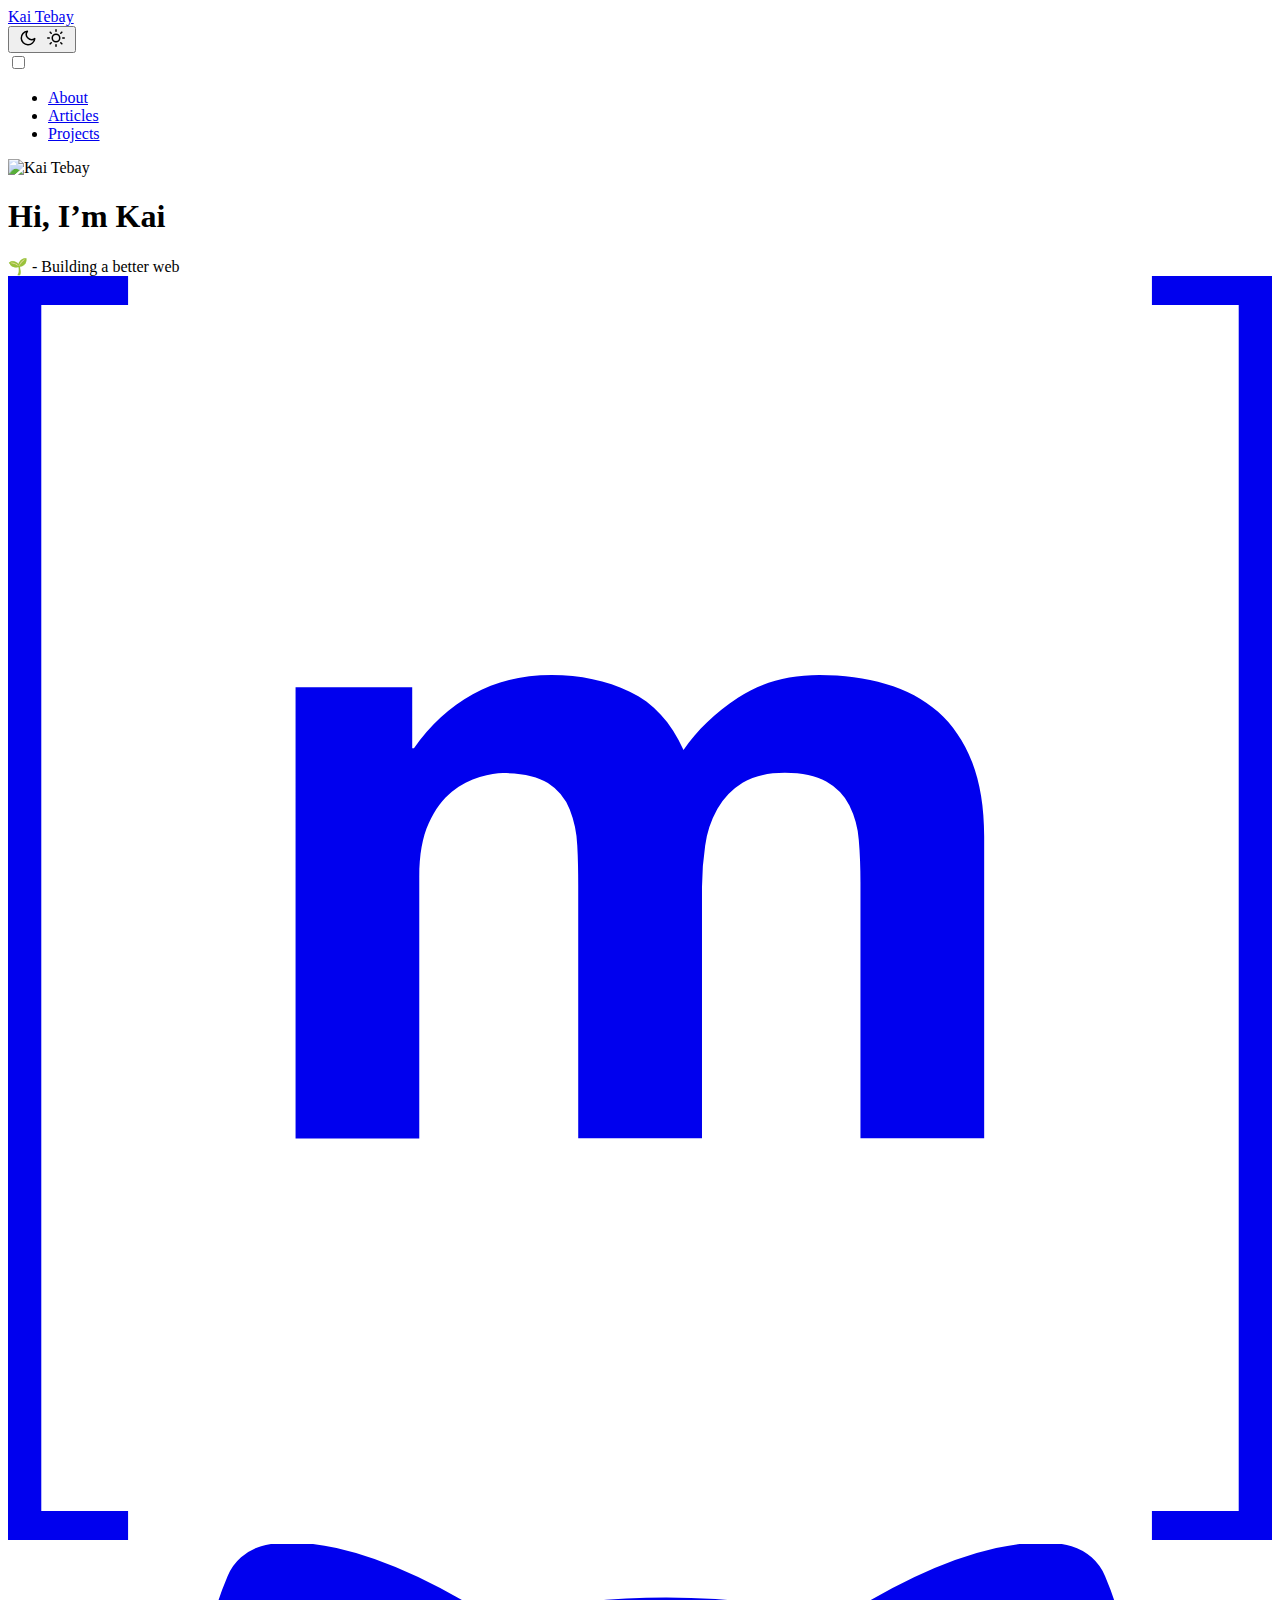
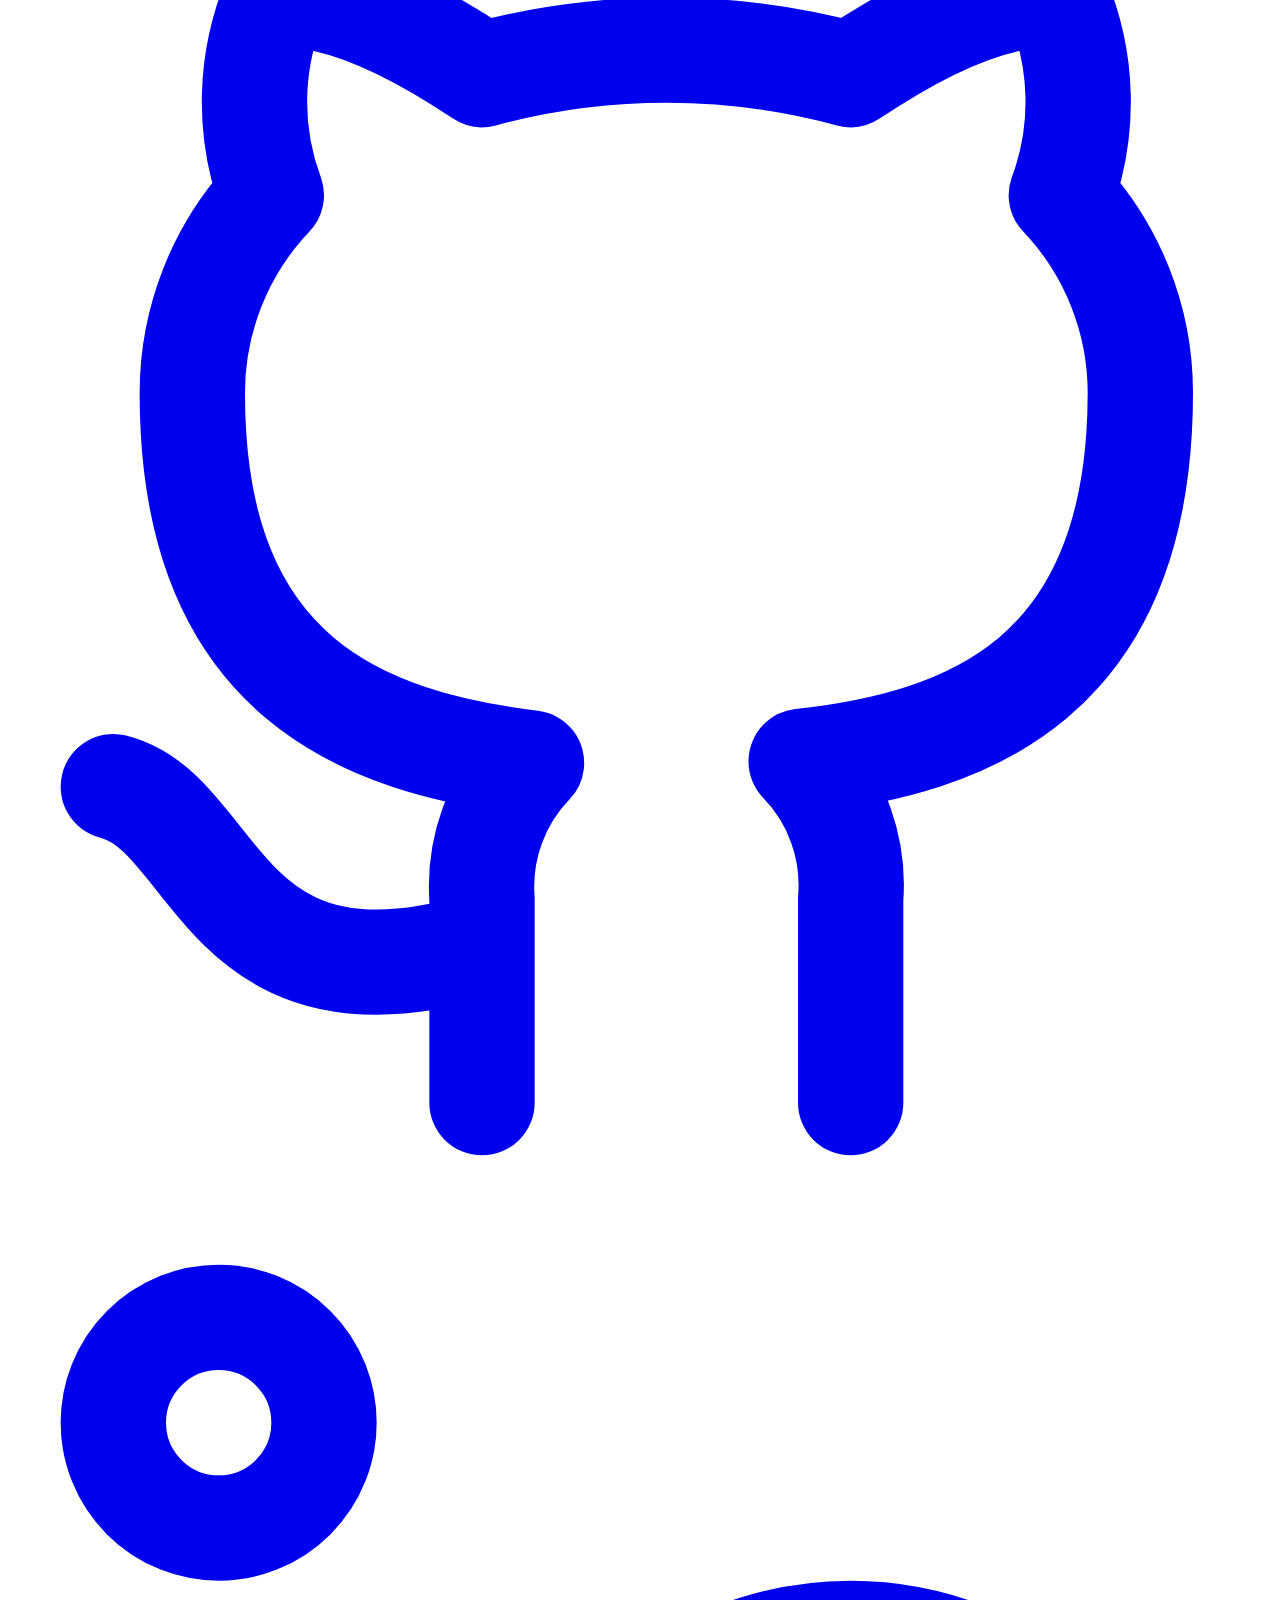
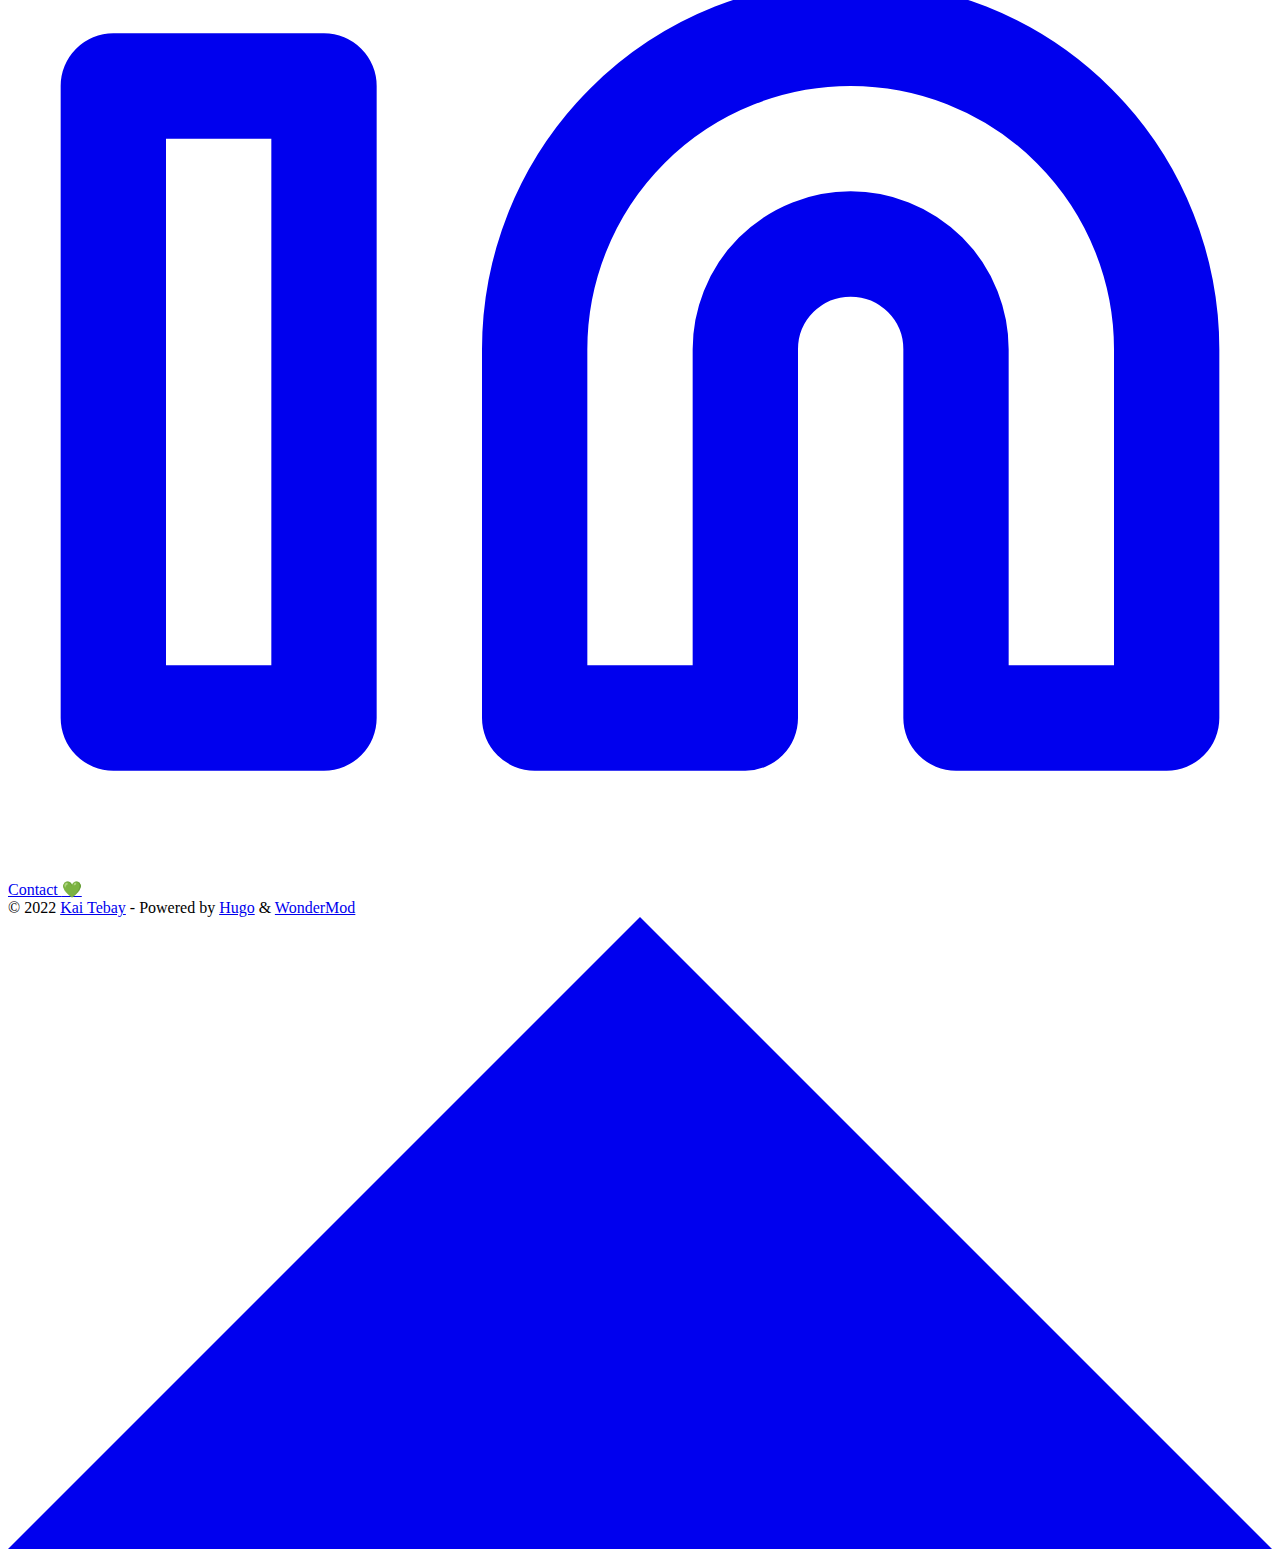
==== docs/index.html @ 66fc39cf "Tweaks and projects.md" ====
<!DOCTYPE html>
<html lang="en" dir="auto">

<head>
	<meta name="generator" content="Hugo 0.93.3" /><meta charset="utf-8">
<meta http-equiv="X-UA-Compatible" content="IE=edge">
<meta name="viewport" content="width=device-width, initial-scale=1, shrink-to-fit=no">
<meta name="robots" content="index, follow">
<title>Kai Tebay</title>
<meta name="keywords" content="Blog, Portfolio">
<meta name="description" content="A website where you can find my ideas, projects, contact details, and digital presence.">
<meta name="author" content="">
<link rel="canonical" href="https://kaitebay.github.io/">
<link crossorigin="anonymous" href="/assets/css/stylesheet.6433a5432124cf68405036459a15253307656fb247aff09e6ca939fad25c44b3.css" integrity="sha256-ZDOlQyEkz2hAUDZFmhUlMwdlb7JHr/CebKk5&#43;tJcRLM=" rel="preload stylesheet" as="style">
<noscript>
    <link crossorigin="anonymous" href="/css/includes/noscript.30127fa68e36d08f5dd7f9d4e717dac42e729b844672afd0fbcacb0d9e508595.css" integrity="sha256-MBJ/po420I9d1/nU5xfaxC5ym4RGcq/Q&#43;8rLDZ5QhZU=" rel="preload stylesheet" as="style">
</noscript>
<link rel="icon" href="https://kaitebay.github.io/favicon.ico">
<link rel="icon" type="image/png" sizes="16x16" href="https://kaitebay.github.io/favicon-16x16.png">
<link rel="icon" type="image/png" sizes="32x32" href="https://kaitebay.github.io/favicon-32x32.png">
<link rel="apple-touch-icon" href="https://kaitebay.github.io/apple-touch-icon.png">
<link rel="mask-icon" href="https://kaitebay.github.io/safari-pinned-tab.svg">
<meta name="theme-color" content="#2e2e33">
<meta name="msapplication-TileColor" content="#2e2e33">
<link rel="alternate" type="application/rss+xml" href="https://kaitebay.github.io/index.xml">
<meta property="og:title" content="Kai Tebay" />
<meta property="og:description" content="A website where you can find my ideas, projects, contact details, and digital presence." />
<meta property="og:type" content="website" />
<meta property="og:url" content="https://kaitebay.github.io/" /><meta property="og:site_name" content="Kai Tebay" />

<meta name="twitter:card" content="summary"/>
<meta name="twitter:title" content="Kai Tebay"/>
<meta name="twitter:description" content="A website where you can find my ideas, projects, contact details, and digital presence."/>

<script type="application/ld+json">
{
  "@context": "https://schema.org",
  "@type": "Organization",
  "name": "Kai Tebay",
  "url": "https://kaitebay.github.io/",
  "description": "A website where you can find my ideas, projects, contact details, and digital presence.",
  "thumbnailUrl": "https://kaitebay.github.io/favicon.ico",
  "sameAs": [
      "https://matrix.to/#/@kai_tebay:matrix.org", "https://github.com/KaiTebay", "https://www.linkedin.com/in/kai-tebay-175240237"
  ]
}
</script>
</head>

<body class="list" id="top">
<script crossorigin="anonymous" src="/assets/js/theme.b20f95bb4da41ef90a2610a557a7000b2649a3f47282ec571676da6fc0427200.js" integrity="sha256-sg&#43;Vu02kHvkKJhClV6cACyZJo/RyguxXFnbab8BCcgA="></script>

<header class="header">
    <nav class="nav">
        <div class="logo">
            <a href="https://kaitebay.github.io/" accesskey="h" title="Kai Tebay (Alt + H)">Kai Tebay</a>
            <div class="logo-switches">
                <button id="theme-toggle" accesskey="t" title="(Alt + T)">
                    <svg id="moon" xmlns="http://www.w3.org/2000/svg" width="24" height="18" viewBox="0 0 24 24"
                        fill="none" stroke="currentColor" stroke-width="2" stroke-linecap="round"
                        stroke-linejoin="round">
                        <path d="M21 12.79A9 9 0 1 1 11.21 3 7 7 0 0 0 21 12.79z"></path>
                    </svg>
                    <svg id="sun" xmlns="http://www.w3.org/2000/svg" width="24" height="18" viewBox="0 0 24 24"
                        fill="none" stroke="currentColor" stroke-width="2" stroke-linecap="round"
                        stroke-linejoin="round">
                        <circle cx="12" cy="12" r="5"></circle>
                        <line x1="12" y1="1" x2="12" y2="3"></line>
                        <line x1="12" y1="21" x2="12" y2="23"></line>
                        <line x1="4.22" y1="4.22" x2="5.64" y2="5.64"></line>
                        <line x1="18.36" y1="18.36" x2="19.78" y2="19.78"></line>
                        <line x1="1" y1="12" x2="3" y2="12"></line>
                        <line x1="21" y1="12" x2="23" y2="12"></line>
                        <line x1="4.22" y1="19.78" x2="5.64" y2="18.36"></line>
                        <line x1="18.36" y1="5.64" x2="19.78" y2="4.22"></line>
                    </svg>
                </button>
            </div>
        </div>
        <input id="hamburger-input" type="checkbox"></input>
        <label id="hamburger-menu" for="hamburger-input"></label>
        <div class="overlay"></div>
        <ul id="menu">
            <li>
                <a href="https://kaitebay.github.io/about/" title="About">
                    <span>About</span>
                </a>
            </li>
            <li>
                <a href="https://kaitebay.github.io/posts/" title="Articles">
                    <span>Articles</span>
                </a>
            </li>
            <li>
                <a href="https://kaitebay.github.io/projects/" title="Projects">
                    <span>Projects</span>
                </a>
            </li>
        </ul>
    </nav>
</header>
<main class="main"><div class="profile">
    <div class="profile_inner">
        <img draggable="false" src="https://kaitebay.github.io/Personal-Profile.jpg" alt="Kai Tebay" title="Kai Tebay"
            height="250" width="250" />
        <h1>Hi, I&rsquo;m Kai</h1>
        <span>🌱 - Building a better web</span><div class="social-icons">
    <a href="https://matrix.to/#/@kai_tebay:matrix.org" rel="noopener noreferrer me" title="Matrix">
        <svg role="img" viewBox="0 0 24 24" xmlns="http://www.w3.org/2000/svg" fill="currentColor">
    <path
        d="M.632.55v22.9H2.28V24H0V0h2.28v.55zm7.043 7.26v1.157h.033c.309-.443.683-.784 1.117-1.024.433-.245.936-.365 1.5-.365.54 0 1.033.107 1.481.314.448.208.785.582 1.02 1.108.254-.374.6-.706 1.034-.992.434-.287.95-.43 1.546-.43.453 0 .872.056 1.26.167.388.11.716.286.993.53.276.245.489.559.646.951.152.392.23.863.23 1.417v5.728h-2.349V11.52c0-.286-.01-.559-.032-.812a1.755 1.755 0 0 0-.18-.66 1.106 1.106 0 0 0-.438-.448c-.194-.11-.457-.166-.785-.166-.332 0-.6.064-.803.189a1.38 1.38 0 0 0-.48.499 1.946 1.946 0 0 0-.231.696 5.56 5.56 0 0 0-.06.785v4.768h-2.35v-4.8c0-.254-.004-.503-.018-.752a2.074 2.074 0 0 0-.143-.688 1.052 1.052 0 0 0-.415-.503c-.194-.125-.476-.19-.854-.19-.111 0-.259.024-.439.074-.18.051-.36.143-.53.282-.171.138-.319.337-.439.595-.12.259-.18.6-.18 1.02v4.966H5.46V7.81zm15.693 15.64V.55H21.72V0H24v24h-2.28v-.55z" />
</svg>
    </a>
    <a href="https://github.com/KaiTebay" rel="noopener noreferrer me" title="GitHub">
        <svg xmlns="http://www.w3.org/2000/svg" viewBox="0 0 24 24" fill="none" stroke="currentColor" stroke-width="2"
    stroke-linecap="round" stroke-linejoin="round">
    <path
        d="M9 19c-5 1.5-5-2.5-7-3m14 6v-3.87a3.37 3.37 0 0 0-.94-2.61c3.14-.35 6.44-1.54 6.44-7A5.44 5.44 0 0 0 20 4.77 5.07 5.07 0 0 0 19.91 1S18.73.65 16 2.48a13.38 13.38 0 0 0-7 0C6.27.65 5.09 1 5.09 1A5.07 5.07 0 0 0 5 4.77a5.44 5.44 0 0 0-1.5 3.78c0 5.42 3.3 6.61 6.44 7A3.37 3.37 0 0 0 9 18.13V22">
    </path>
</svg>
    </a>
    <a href="https://www.linkedin.com/in/kai-tebay-175240237" rel="noopener noreferrer me" title="LinkedIn">
        <svg xmlns="http://www.w3.org/2000/svg" viewBox="0 0 24 24" fill="none" stroke="currentColor" stroke-width="2"
    stroke-linecap="round" stroke-linejoin="round">
    <path d="M16 8a6 6 0 0 1 6 6v7h-4v-7a2 2 0 0 0-2-2 2 2 0 0 0-2 2v7h-4v-7a6 6 0 0 1 6-6z"></path>
    <rect x="2" y="9" width="4" height="12"></rect>
    <circle cx="4" cy="4" r="2"></circle>
</svg>
    </a>
</div>

        <div class="buttons">
            <a class="button" href="/about/#contact" rel="noopener" title="Contact">
                <span class="button-inner">
                    Contact
                </span>
            </a>
            <a class="button" href="/about/#support" rel="noopener" title="💚">
                <span class="button-inner">
                    💚
                </span>
            </a>
        </div>
    </div>
</div>

    </main>
    
<footer class="footer">
    <span>&copy; 2022 <a href="https://kaitebay.github.io/">Kai Tebay</a></span>
    <span>
        - Powered by
        <a href="https://gohugo.io/" rel="noopener noreferrer">Hugo</a> &
        <a href="https://github.com/Wonderfall/hugo-WonderMod/" rel="noopener">WonderMod</a>
    </span>
</footer>
<a href="#top" aria-label="go to top" title="Go to Top (Alt + G)" class="top-link" id="top-link" accesskey="g">
    <svg xmlns="http://www.w3.org/2000/svg" viewBox="0 0 12 6" fill="currentColor">
        <path d="M12 6H0l6-6z" />
    </svg>
</a>
<script defer crossorigin="anonymous" src="/assets/js/papermod.0bf228ab6f5bd44bf77ee92f43a1870241e62c7d2ba6e8bd8235337b92b67ecd.js" integrity="sha256-C/Ioq29b1Ev3fukvQ6GHAkHmLH0rpui9gjUze5K2fs0="></script>
</body>

</html>
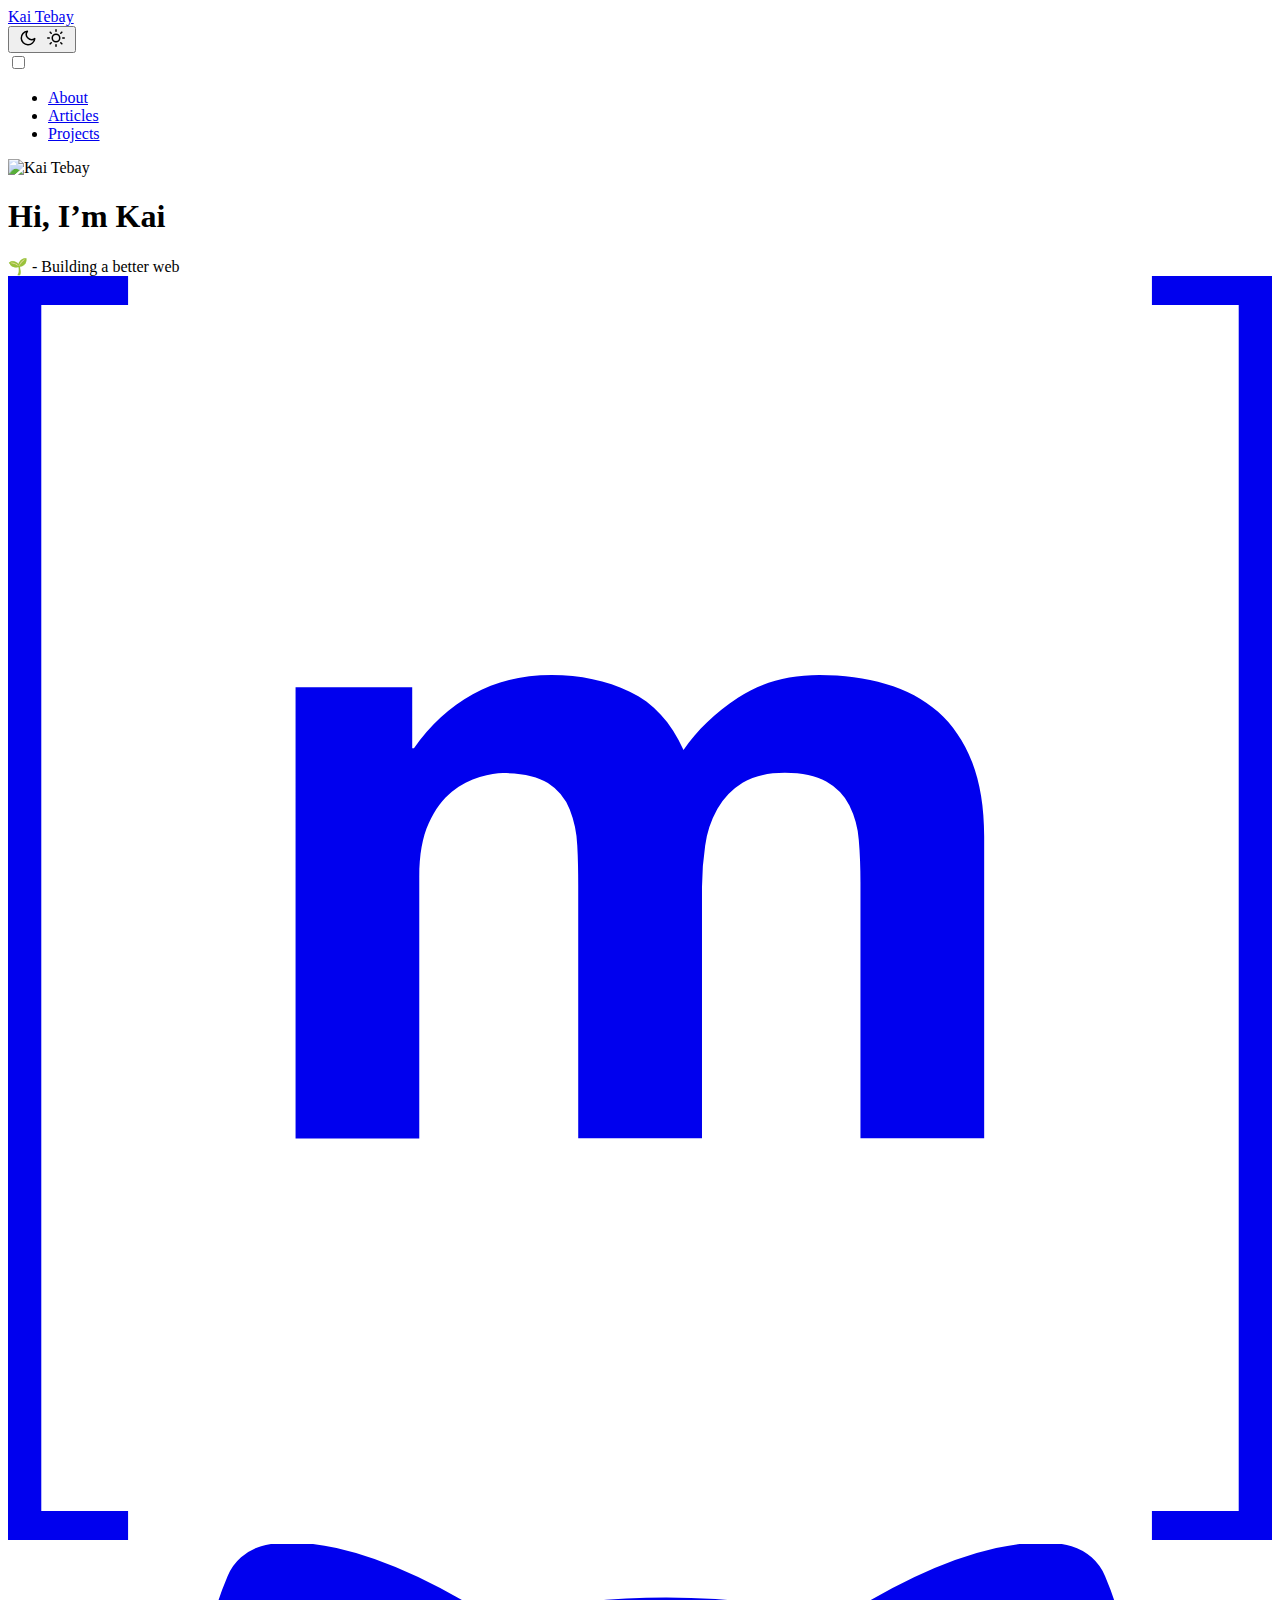
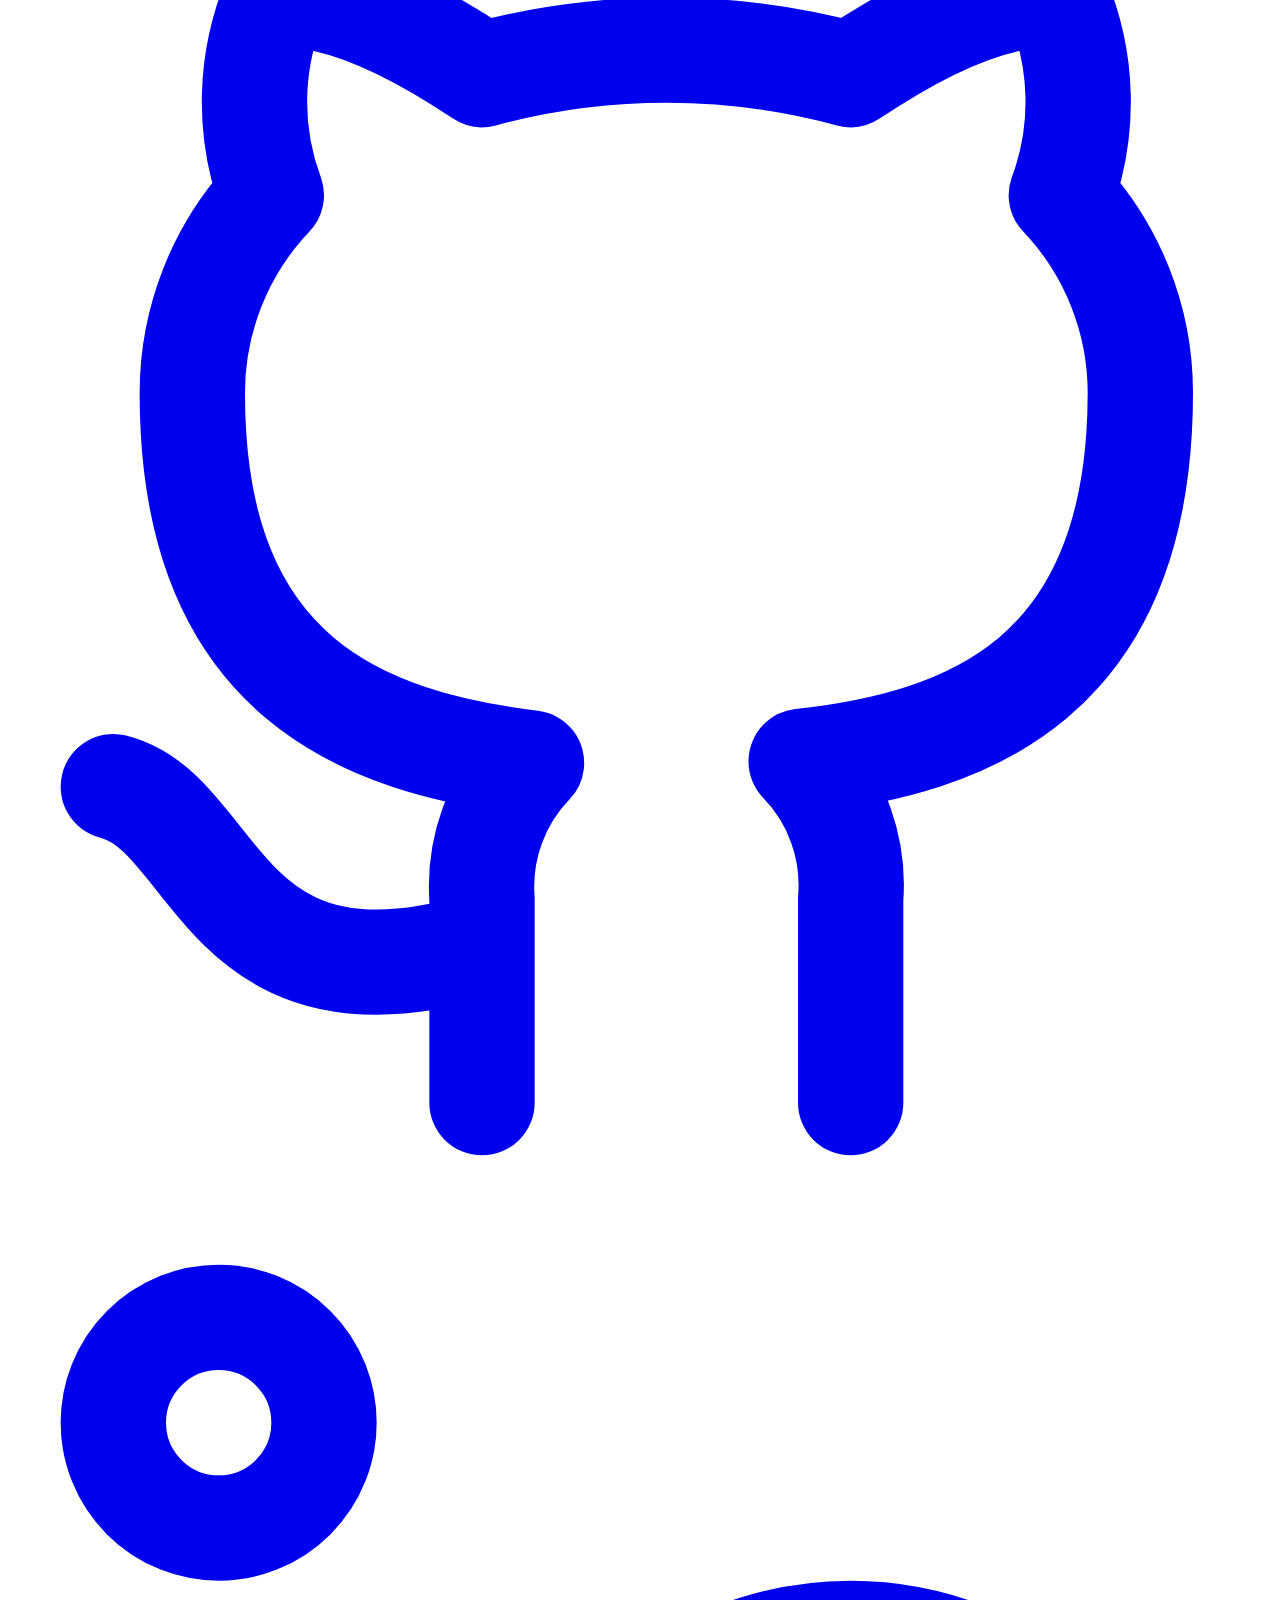
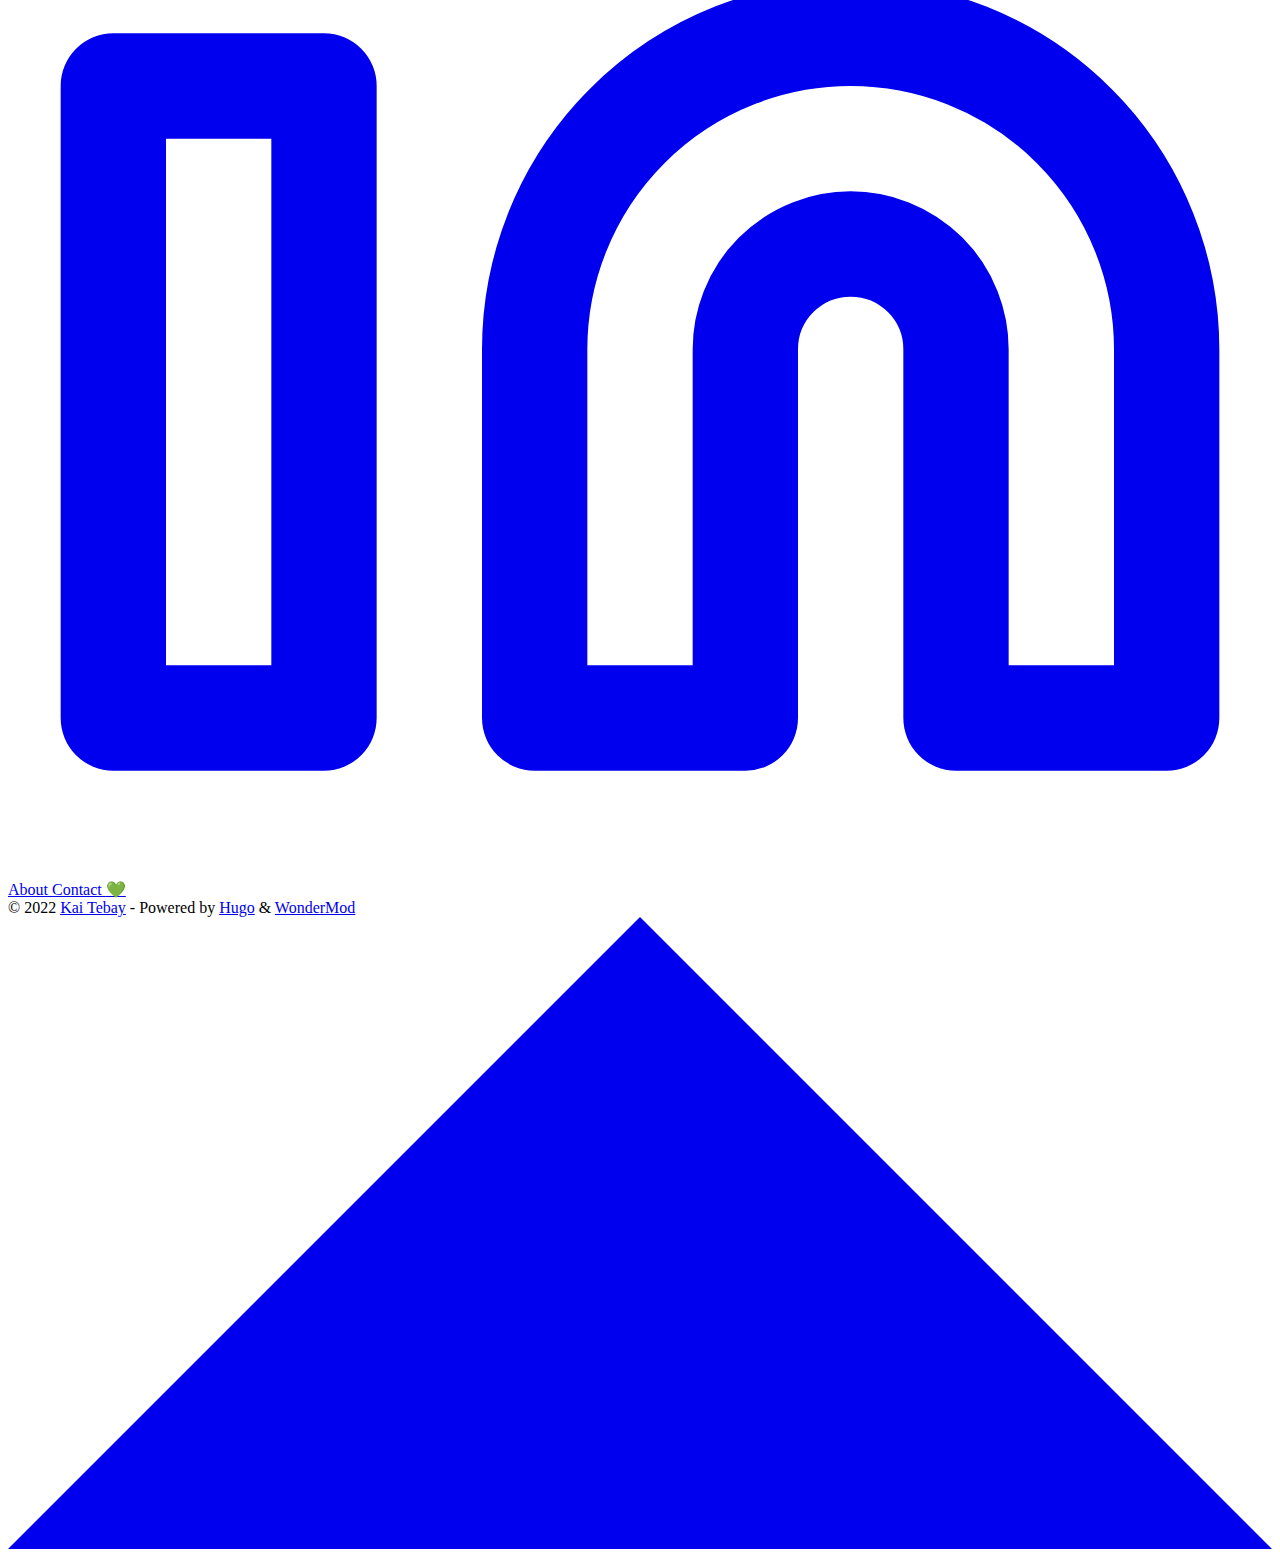
==== commit 74b67bd5: "a-better-web.md draft and About button in config.yml" ====
--- a/docs/index.html
+++ b/docs/index.html
@@ -130,6 +130,11 @@
 </div>
 
         <div class="buttons">
+            <a class="button" href="/about/" rel="noopener" title="About">
+                <span class="button-inner">
+                    About
+                </span>
+            </a>
             <a class="button" href="/about/#contact" rel="noopener" title="Contact">
                 <span class="button-inner">
                     Contact
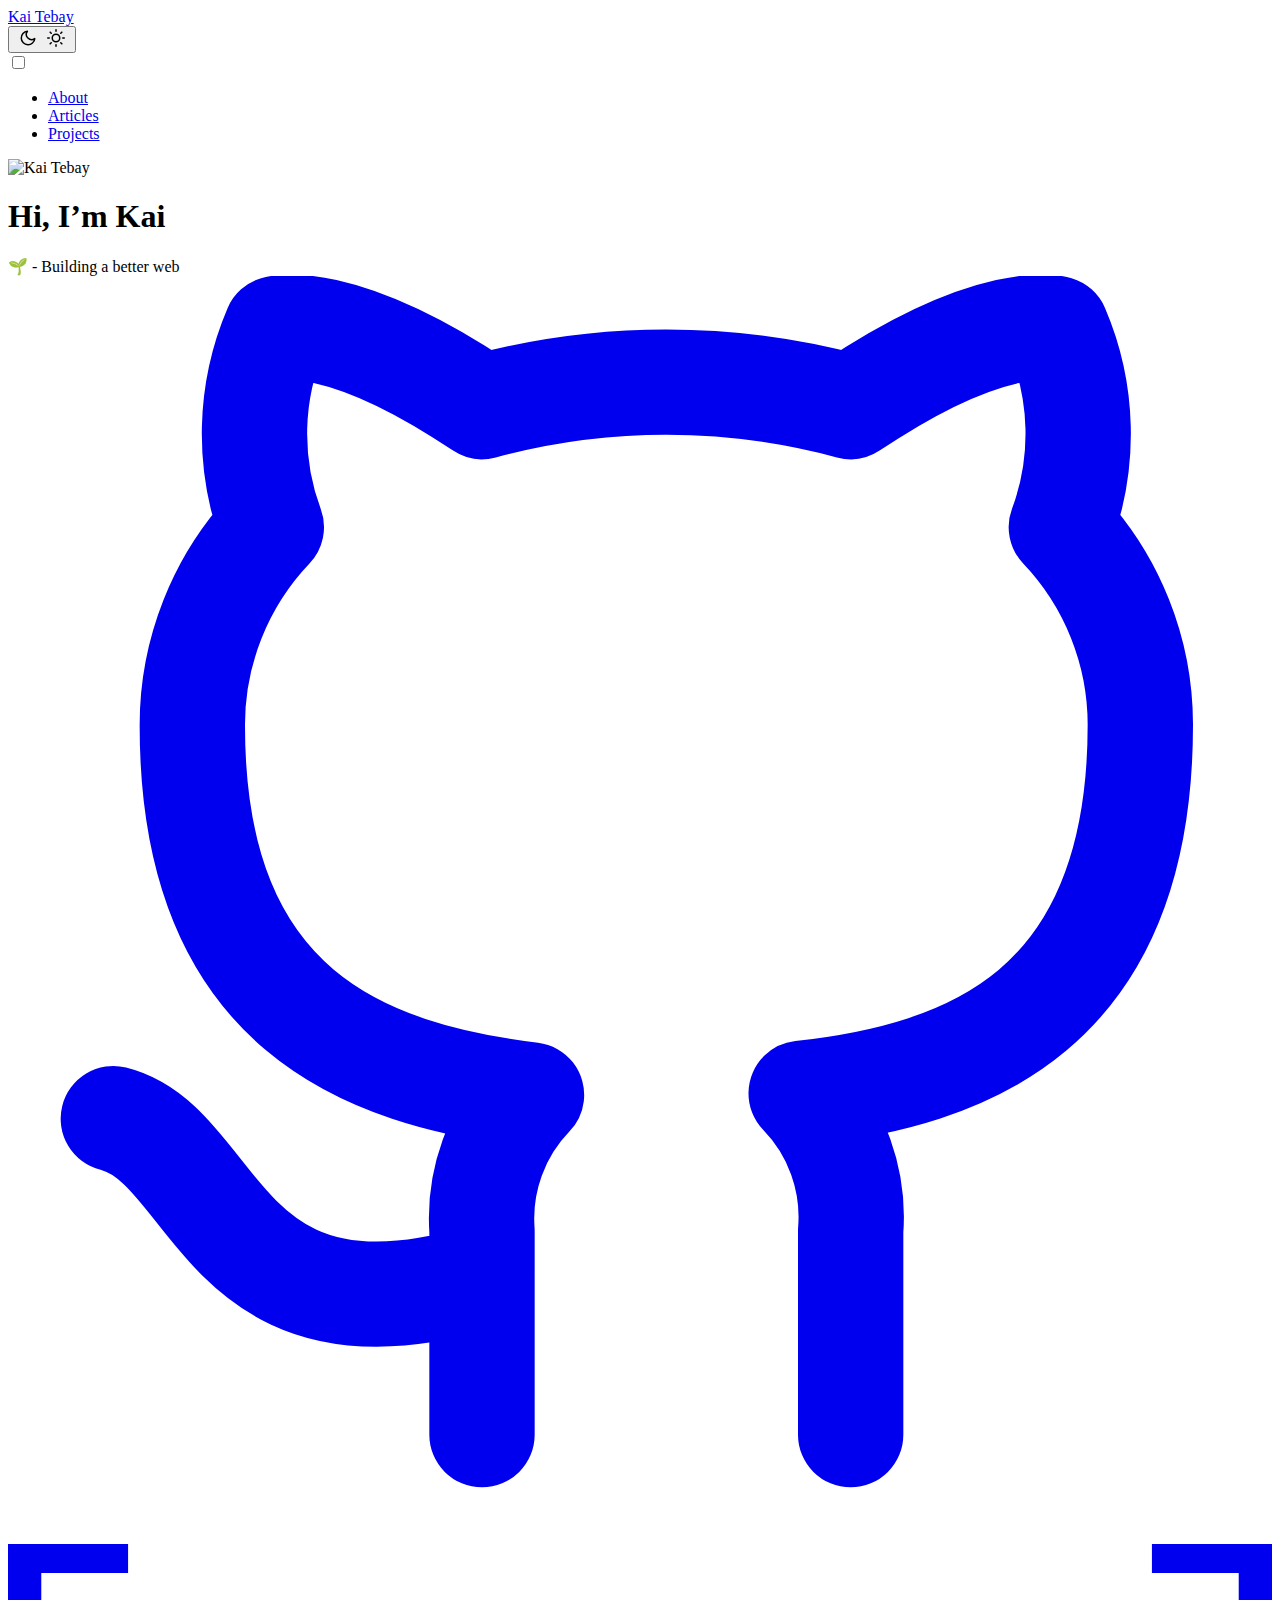
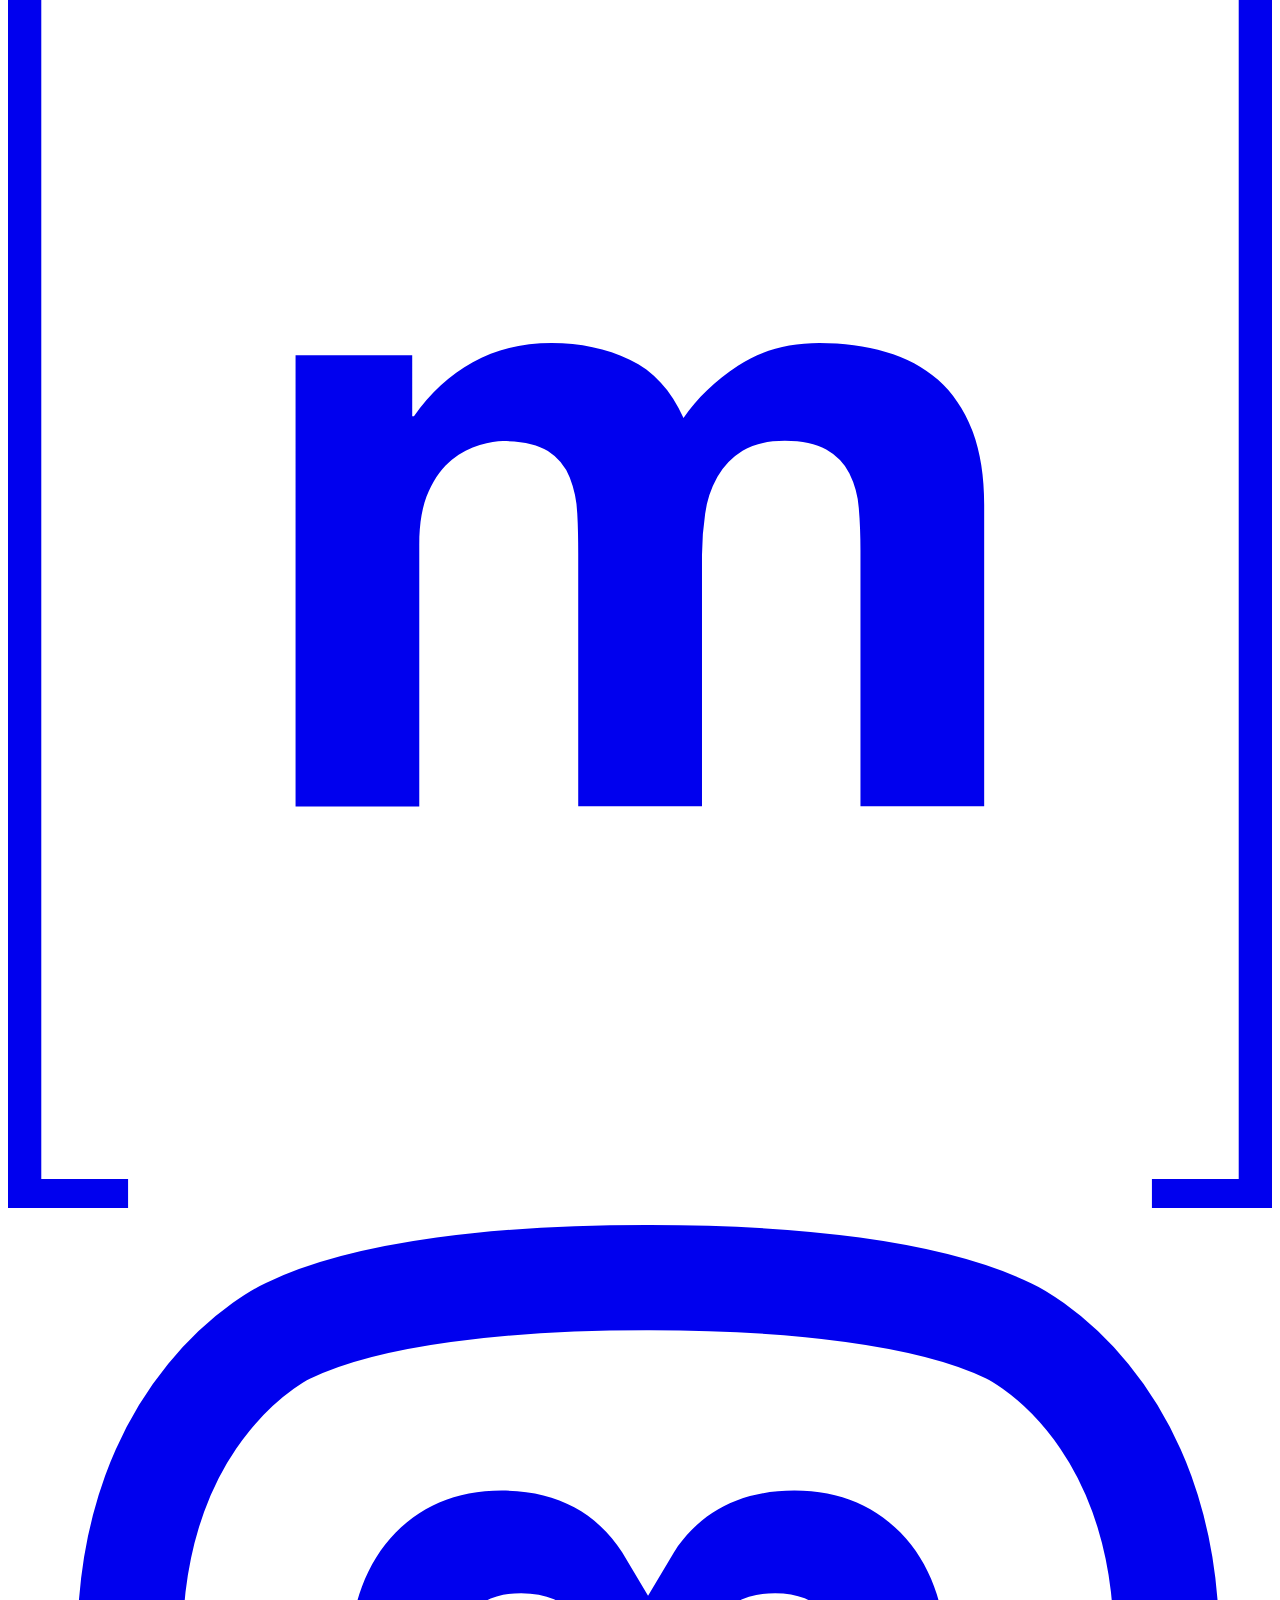
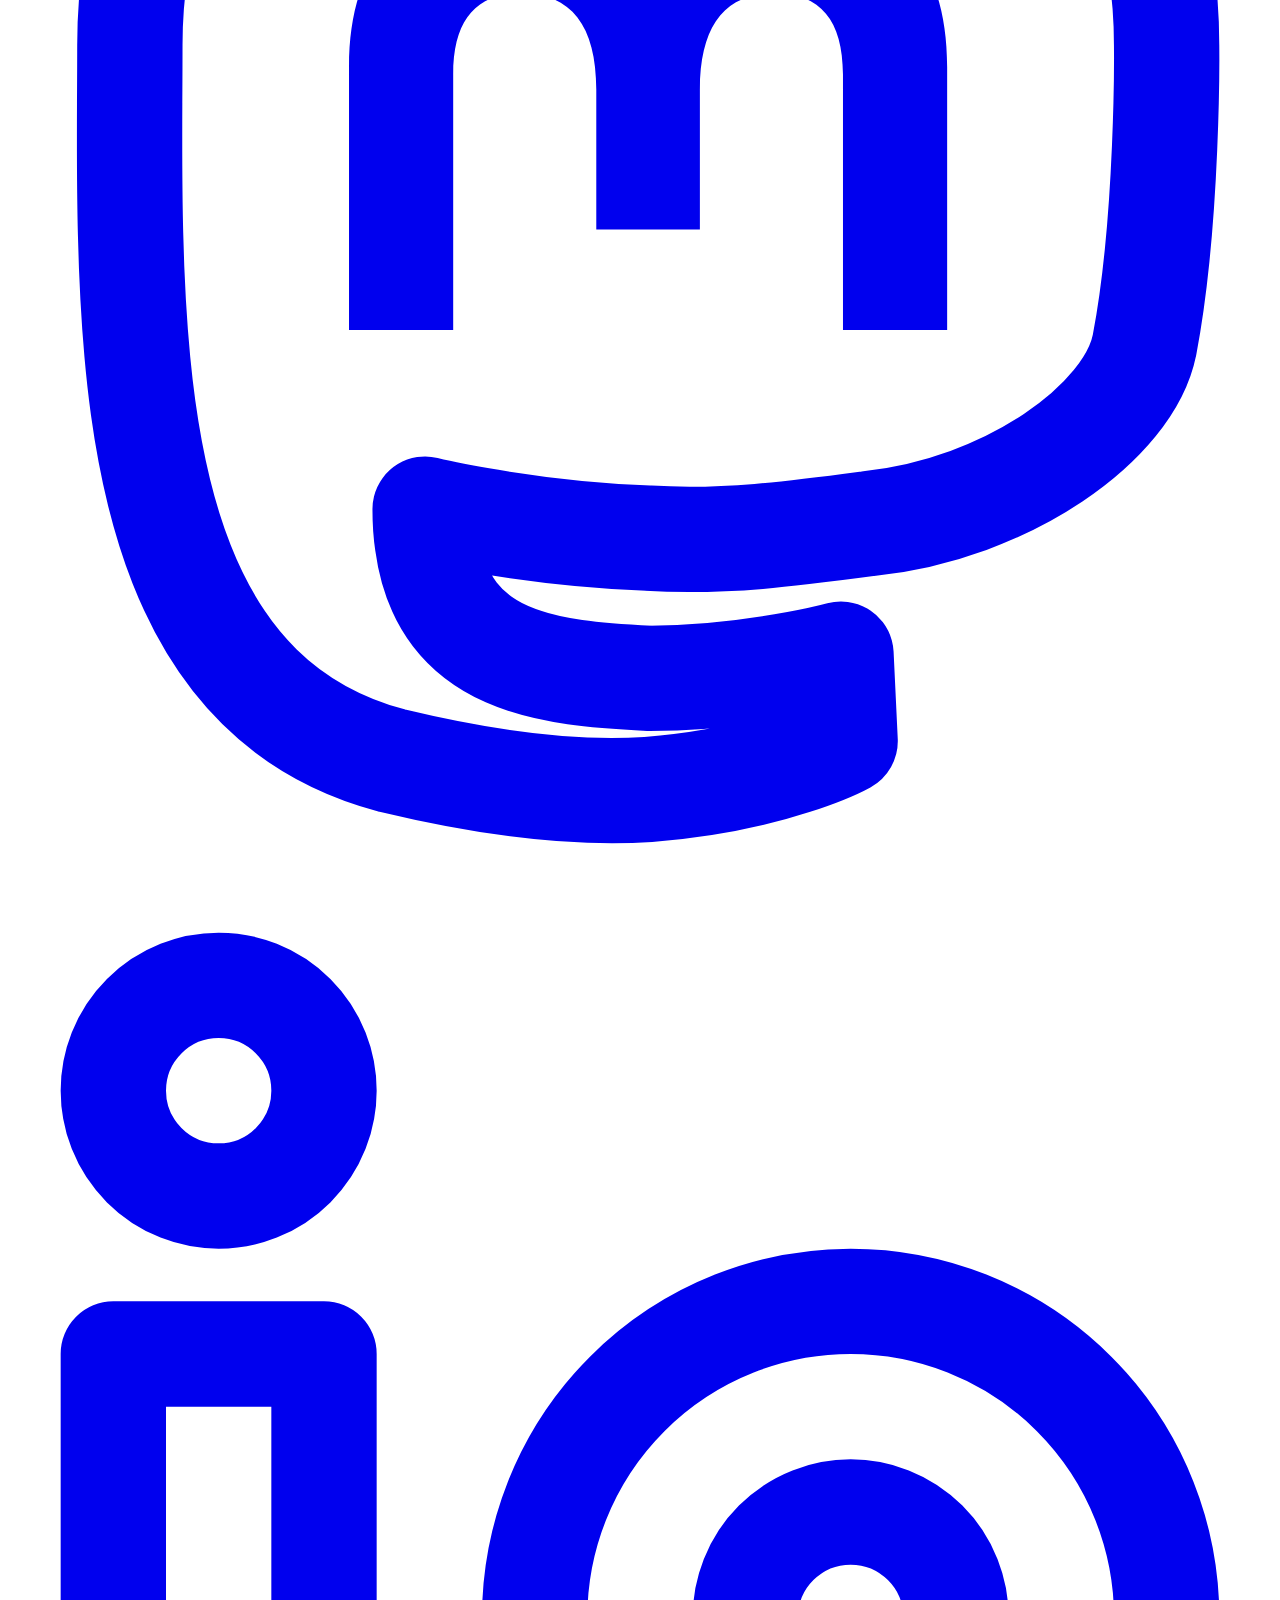
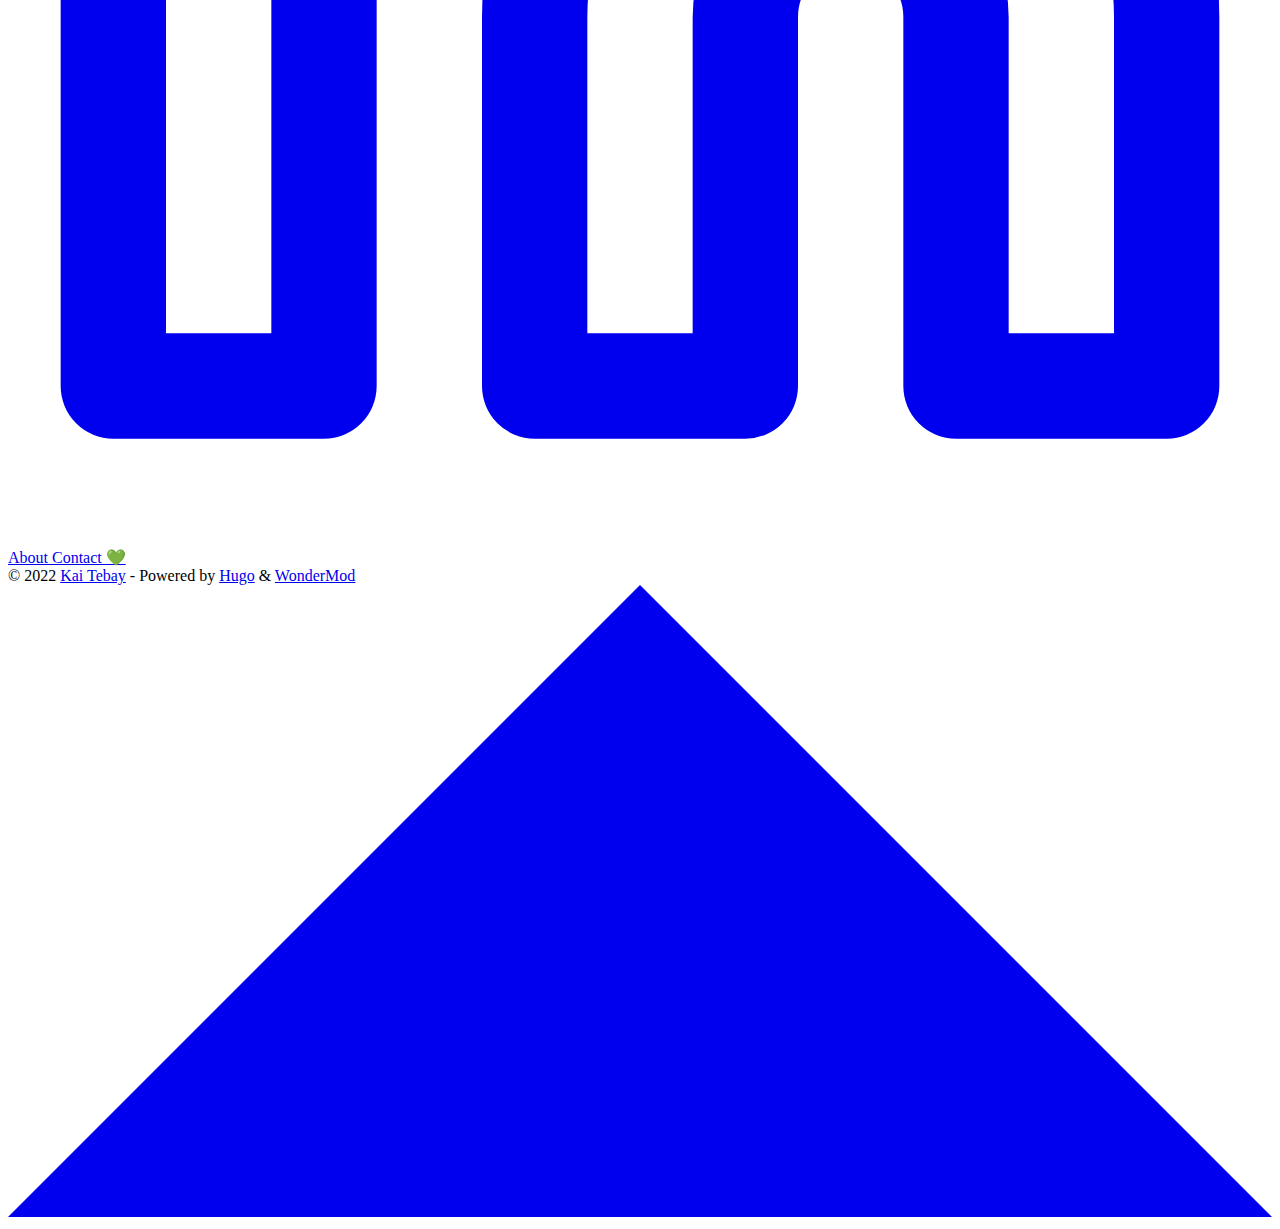
==== commit 1a32ee29: "Updated contact information" ====
--- a/docs/index.html
+++ b/docs/index.html
@@ -41,7 +41,7 @@
   "description": "A website where you can find my ideas, projects, contact details, and digital presence.",
   "thumbnailUrl": "https://kaitebay.github.io/favicon.ico",
   "sameAs": [
-      "https://matrix.to/#/@kai_tebay:matrix.org", "https://github.com/KaiTebay", "https://www.linkedin.com/in/kai-tebay-175240237"
+      "https://github.com/KaiTebay", "https://matrix.to/#/@kai_tebay:matrix.org", "https://indieweb.social/web/@kaitebay", "https://www.linkedin.com/in/kai-tebay-175240237"
   ]
 }
 </script>
@@ -105,18 +105,29 @@
             height="250" width="250" />
         <h1>Hi, I&rsquo;m Kai</h1>
         <span>🌱 - Building a better web</span><div class="social-icons">
+    <a href="https://github.com/KaiTebay" rel="noopener noreferrer me" title="GitHub">
+        <svg xmlns="http://www.w3.org/2000/svg" viewBox="0 0 24 24" fill="none" stroke="currentColor" stroke-width="2"
+    stroke-linecap="round" stroke-linejoin="round">
+    <path
+        d="M9 19c-5 1.5-5-2.5-7-3m14 6v-3.87a3.37 3.37 0 0 0-.94-2.61c3.14-.35 6.44-1.54 6.44-7A5.44 5.44 0 0 0 20 4.77 5.07 5.07 0 0 0 19.91 1S18.73.65 16 2.48a13.38 13.38 0 0 0-7 0C6.27.65 5.09 1 5.09 1A5.07 5.07 0 0 0 5 4.77a5.44 5.44 0 0 0-1.5 3.78c0 5.42 3.3 6.61 6.44 7A3.37 3.37 0 0 0 9 18.13V22">
+    </path>
+</svg>
+    </a>
     <a href="https://matrix.to/#/@kai_tebay:matrix.org" rel="noopener noreferrer me" title="Matrix">
         <svg role="img" viewBox="0 0 24 24" xmlns="http://www.w3.org/2000/svg" fill="currentColor">
     <path
         d="M.632.55v22.9H2.28V24H0V0h2.28v.55zm7.043 7.26v1.157h.033c.309-.443.683-.784 1.117-1.024.433-.245.936-.365 1.5-.365.54 0 1.033.107 1.481.314.448.208.785.582 1.02 1.108.254-.374.6-.706 1.034-.992.434-.287.95-.43 1.546-.43.453 0 .872.056 1.26.167.388.11.716.286.993.53.276.245.489.559.646.951.152.392.23.863.23 1.417v5.728h-2.349V11.52c0-.286-.01-.559-.032-.812a1.755 1.755 0 0 0-.18-.66 1.106 1.106 0 0 0-.438-.448c-.194-.11-.457-.166-.785-.166-.332 0-.6.064-.803.189a1.38 1.38 0 0 0-.48.499 1.946 1.946 0 0 0-.231.696 5.56 5.56 0 0 0-.06.785v4.768h-2.35v-4.8c0-.254-.004-.503-.018-.752a2.074 2.074 0 0 0-.143-.688 1.052 1.052 0 0 0-.415-.503c-.194-.125-.476-.19-.854-.19-.111 0-.259.024-.439.074-.18.051-.36.143-.53.282-.171.138-.319.337-.439.595-.12.259-.18.6-.18 1.02v4.966H5.46V7.81zm15.693 15.64V.55H21.72V0H24v24h-2.28v-.55z" />
 </svg>
     </a>
-    <a href="https://github.com/KaiTebay" rel="noopener noreferrer me" title="GitHub">
+    <a href="https://indieweb.social/web/@kaitebay" rel="noopener noreferrer me" title="Mastodon">
         <svg xmlns="http://www.w3.org/2000/svg" viewBox="0 0 24 24" fill="none" stroke="currentColor" stroke-width="2"
     stroke-linecap="round" stroke-linejoin="round">
     <path
-        d="M9 19c-5 1.5-5-2.5-7-3m14 6v-3.87a3.37 3.37 0 0 0-.94-2.61c3.14-.35 6.44-1.54 6.44-7A5.44 5.44 0 0 0 20 4.77 5.07 5.07 0 0 0 19.91 1S18.73.65 16 2.48a13.38 13.38 0 0 0-7 0C6.27.65 5.09 1 5.09 1A5.07 5.07 0 0 0 5 4.77a5.44 5.44 0 0 0-1.5 3.78c0 5.42 3.3 6.61 6.44 7A3.37 3.37 0 0 0 9 18.13V22">
-    </path>
+        d="M21.58 13.913c-.29 1.469-2.592 3.121-5.238 3.396-1.379.184-2.737.368-4.185.276-2.368-.092-4.237-.551-4.237-.551 0 .184.014.459.043.643.308 2.294 2.317 2.478 4.22 2.57 1.922 0 3.633-.46 3.633-.46l.079 1.653s-1.344.734-3.738.918c-1.32.091-2.96-.092-4.869-.551-4.14-1.102-4.853-5.507-4.961-10.005-.034-1.285-.013-2.57-.013-3.58 0-4.589 3-5.966 3-5.966 1.513-.734 4.11-1.01 6.808-1.01h.067c2.699 0 5.296.276 6.81 1.01 0 0 3 1.377 3 5.967 0 0 .037 3.304-.419 5.69"
+        stroke="currentColor" />
+    <path
+        d="M17.832 8.633v5h-1.978V8.78c0-1.023-.43-1.542-1.29-1.542-.95 0-1.427.616-1.427 1.834v2.655H11.17V9.072c0-1.218-.476-1.834-1.427-1.834-.86 0-1.29.52-1.29 1.542v4.852H6.475V8.633c0-1.022.26-1.834.782-2.434.538-.6 1.243-.909 2.118-.909 1.012 0 1.779.39 2.286 1.169l.492.827.493-.827c.507-.78 1.274-1.169 2.286-1.169.875 0 1.58.308 2.118.909.522.6.782 1.412.782 2.434"
+        fill="currentColor" stroke="none" />
 </svg>
     </a>
     <a href="https://www.linkedin.com/in/kai-tebay-175240237" rel="noopener noreferrer me" title="LinkedIn">
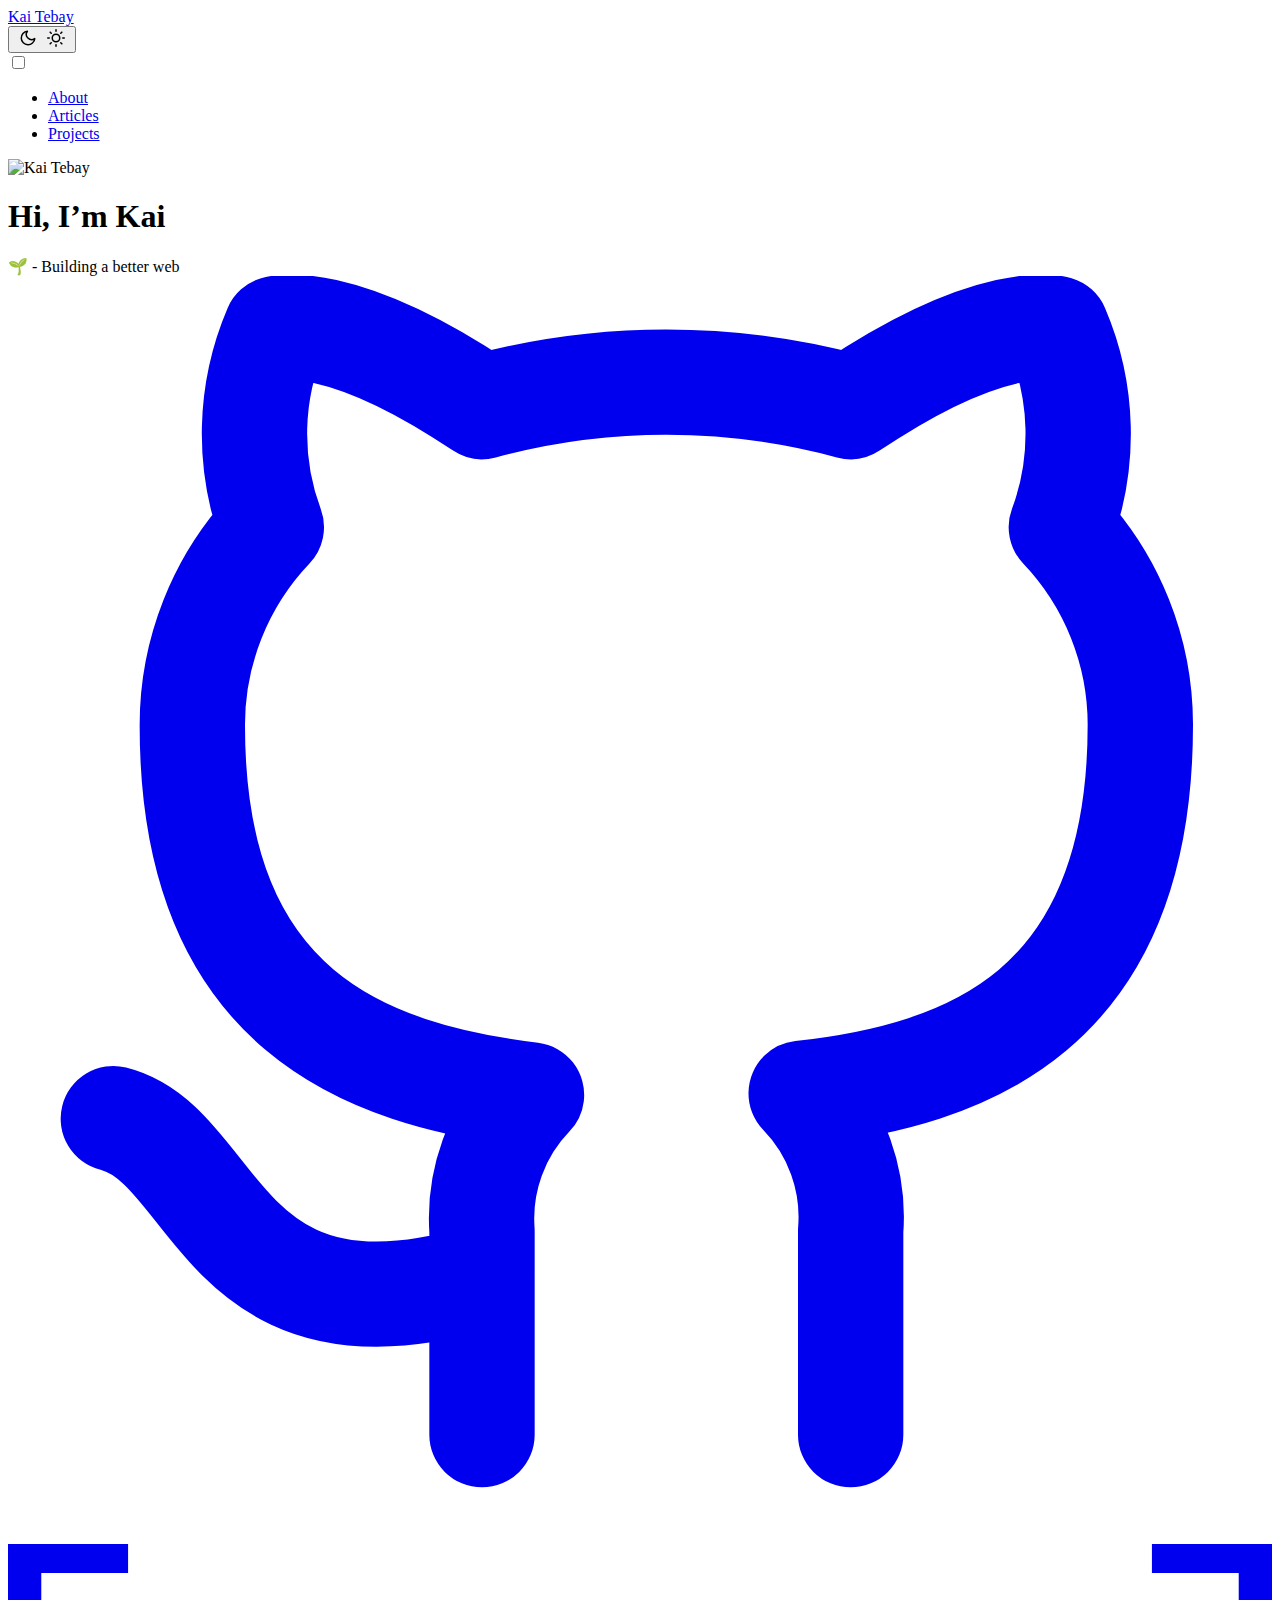
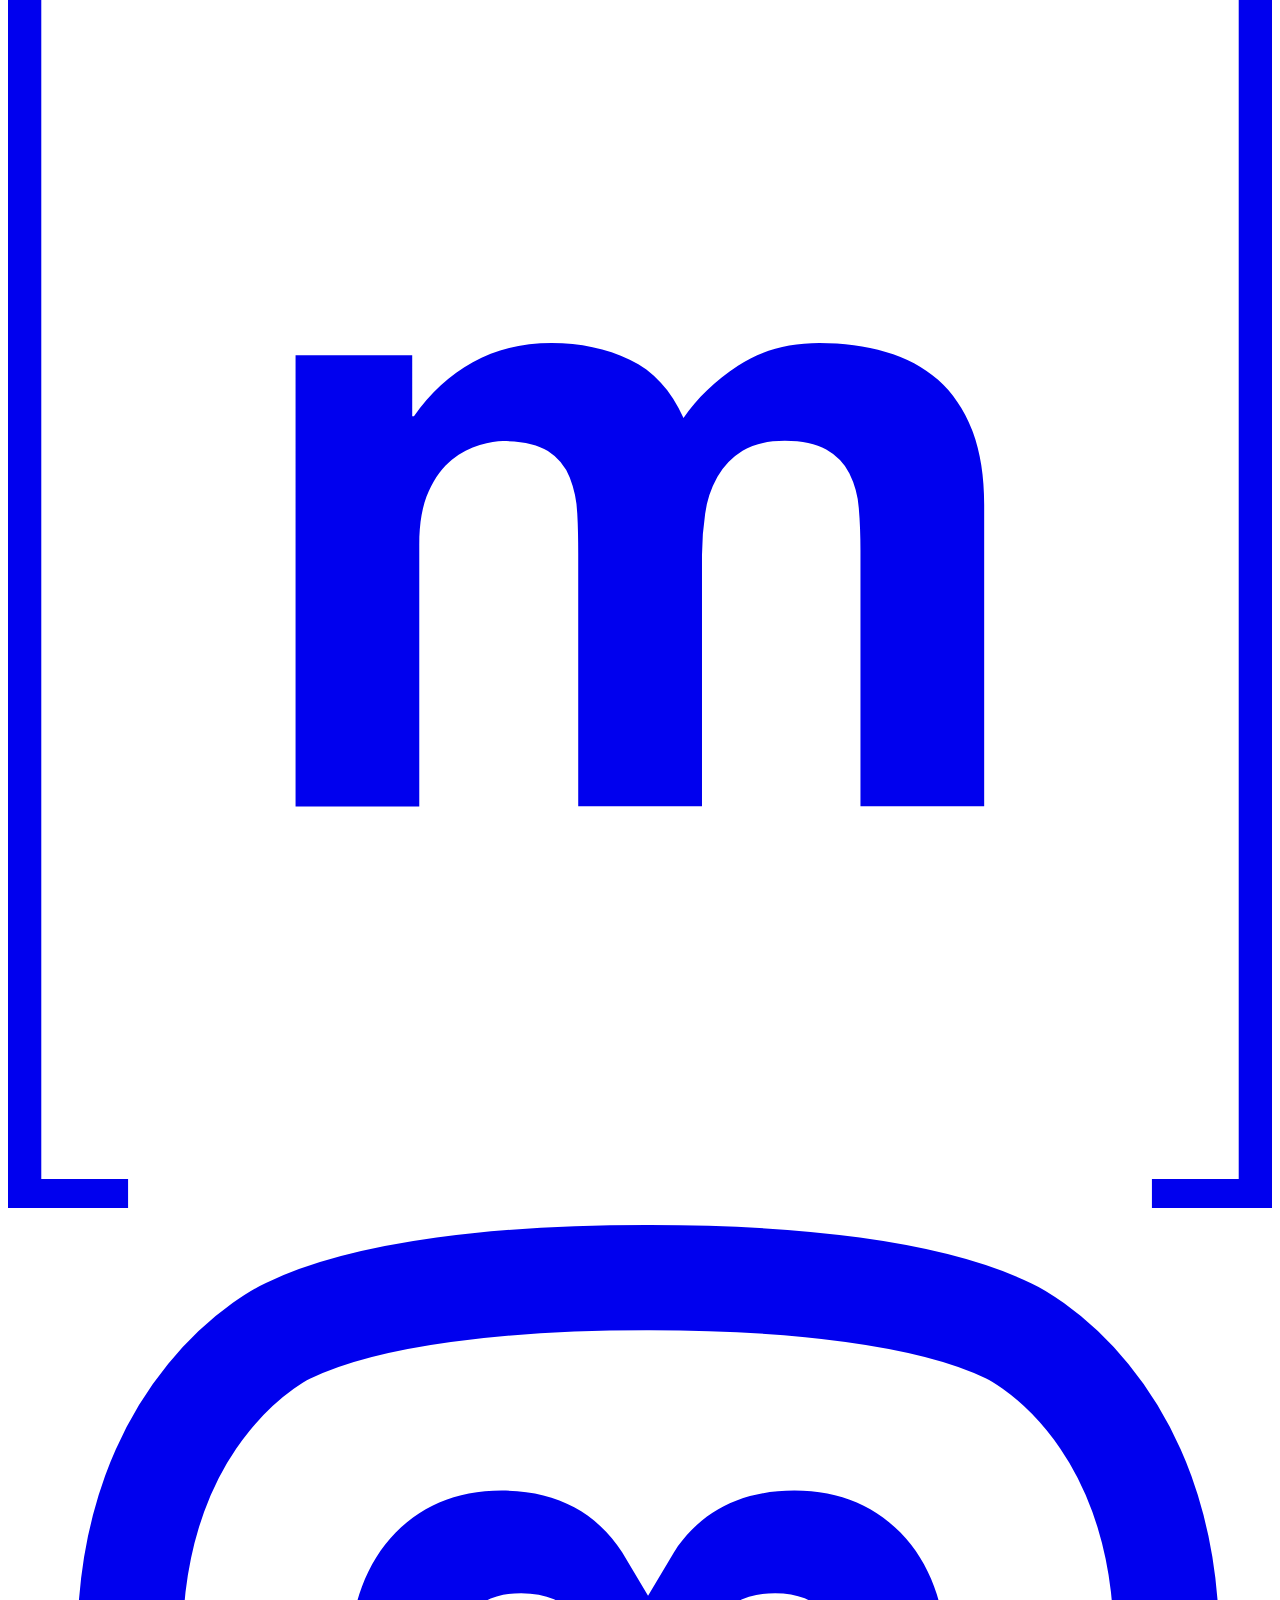
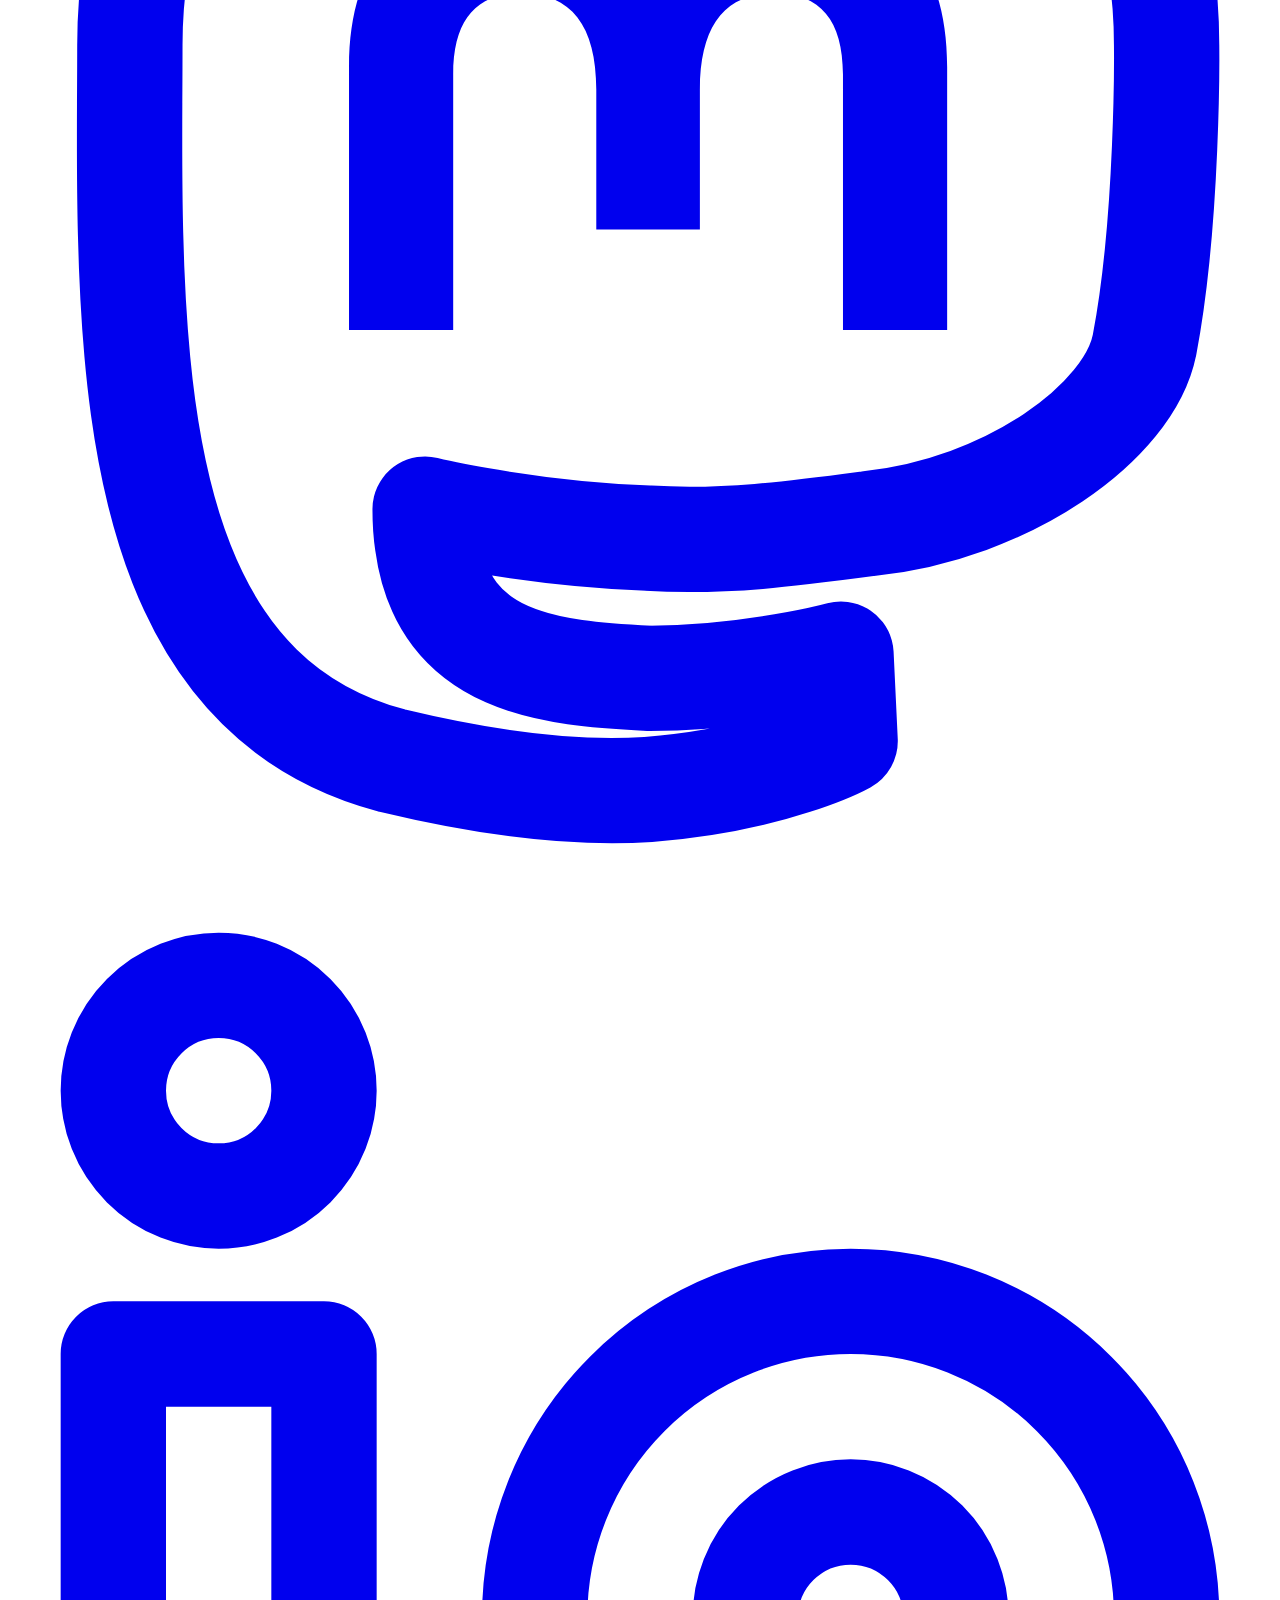
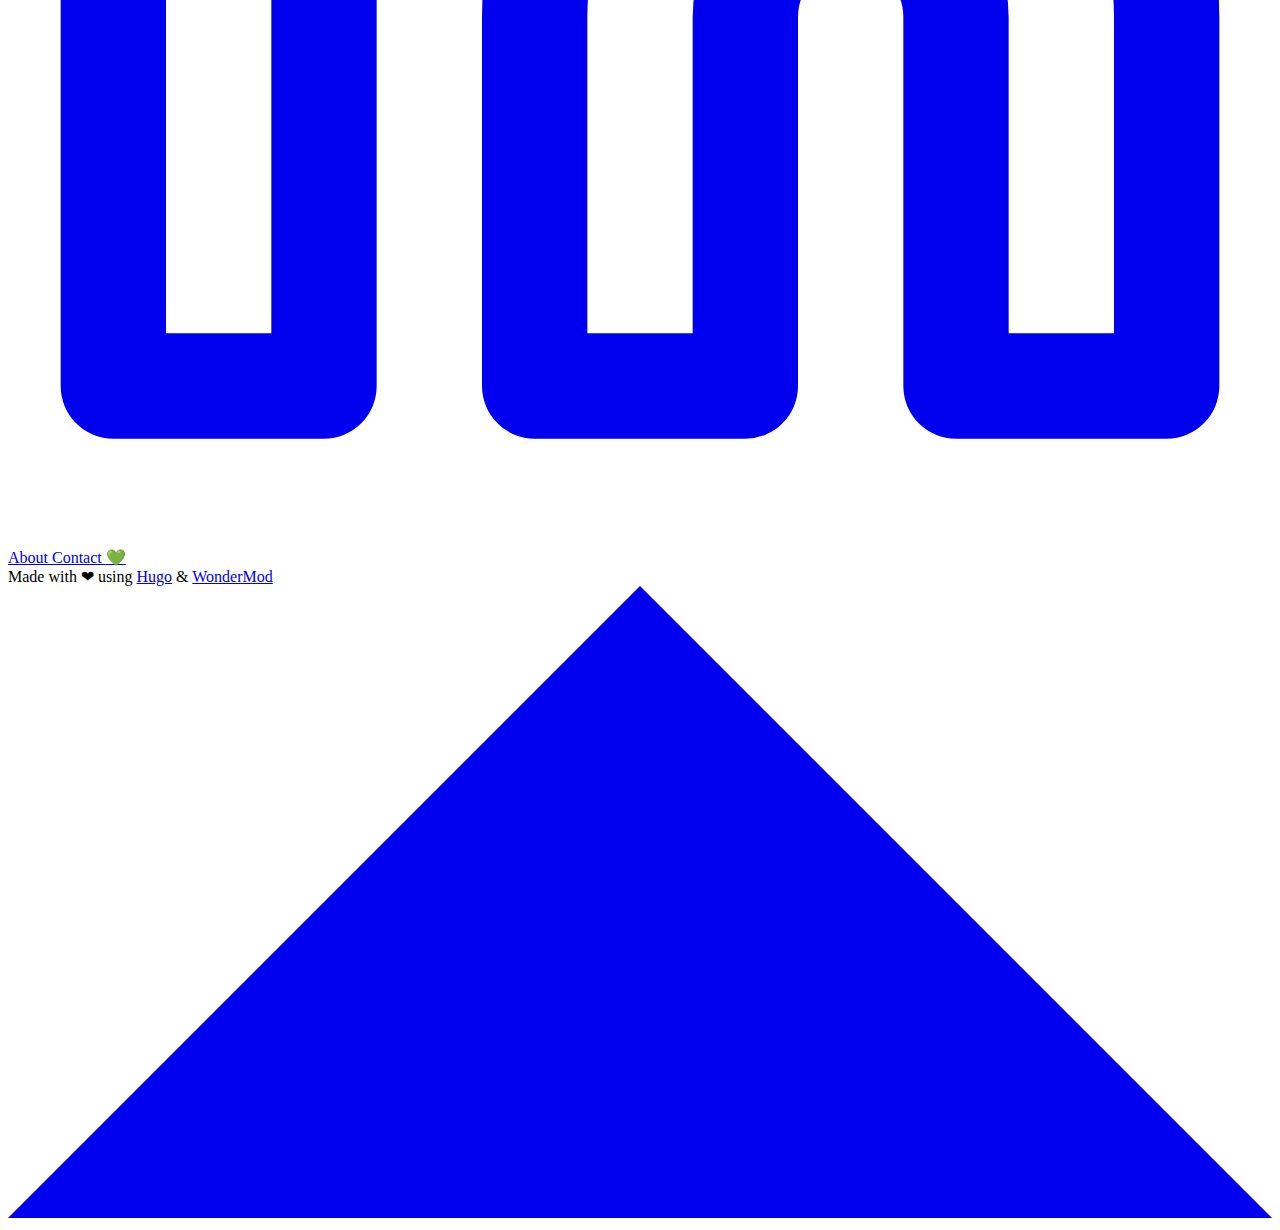
==== commit 5680f589: "Updated footer.html and about.md" ====
--- a/docs/index.html
+++ b/docs/index.html
@@ -41,7 +41,7 @@
   "description": "A website where you can find my ideas, projects, contact details, and digital presence.",
   "thumbnailUrl": "https://kaitebay.github.io/favicon.ico",
   "sameAs": [
-      "https://github.com/KaiTebay", "https://matrix.to/#/@kai_tebay:matrix.org", "https://indieweb.social/web/@kaitebay", "https://www.linkedin.com/in/kai-tebay-175240237"
+      "https://github.com/KaiTebay", "https://matrix.to/#/@kai_tebay:matrix.org", "https://indieweb.social/@kaitebay", "https://www.linkedin.com/in/kai-tebay-175240237"
   ]
 }
 </script>
@@ -119,7 +119,7 @@
         d="M.632.55v22.9H2.28V24H0V0h2.28v.55zm7.043 7.26v1.157h.033c.309-.443.683-.784 1.117-1.024.433-.245.936-.365 1.5-.365.54 0 1.033.107 1.481.314.448.208.785.582 1.02 1.108.254-.374.6-.706 1.034-.992.434-.287.95-.43 1.546-.43.453 0 .872.056 1.26.167.388.11.716.286.993.53.276.245.489.559.646.951.152.392.23.863.23 1.417v5.728h-2.349V11.52c0-.286-.01-.559-.032-.812a1.755 1.755 0 0 0-.18-.66 1.106 1.106 0 0 0-.438-.448c-.194-.11-.457-.166-.785-.166-.332 0-.6.064-.803.189a1.38 1.38 0 0 0-.48.499 1.946 1.946 0 0 0-.231.696 5.56 5.56 0 0 0-.06.785v4.768h-2.35v-4.8c0-.254-.004-.503-.018-.752a2.074 2.074 0 0 0-.143-.688 1.052 1.052 0 0 0-.415-.503c-.194-.125-.476-.19-.854-.19-.111 0-.259.024-.439.074-.18.051-.36.143-.53.282-.171.138-.319.337-.439.595-.12.259-.18.6-.18 1.02v4.966H5.46V7.81zm15.693 15.64V.55H21.72V0H24v24h-2.28v-.55z" />
 </svg>
     </a>
-    <a href="https://indieweb.social/web/@kaitebay" rel="noopener noreferrer me" title="Mastodon">
+    <a href="https://indieweb.social/@kaitebay" rel="noopener noreferrer me" title="Mastodon">
         <svg xmlns="http://www.w3.org/2000/svg" viewBox="0 0 24 24" fill="none" stroke="currentColor" stroke-width="2"
     stroke-linecap="round" stroke-linejoin="round">
     <path
@@ -163,9 +163,9 @@
     </main>
     
 <footer class="footer">
-    <span>&copy; 2022 <a href="https://kaitebay.github.io/">Kai Tebay</a></span>
+    
     <span>
-        - Powered by
+        Made with ❤ using
         <a href="https://gohugo.io/" rel="noopener noreferrer">Hugo</a> &
         <a href="https://github.com/Wonderfall/hugo-WonderMod/" rel="noopener">WonderMod</a>
     </span>
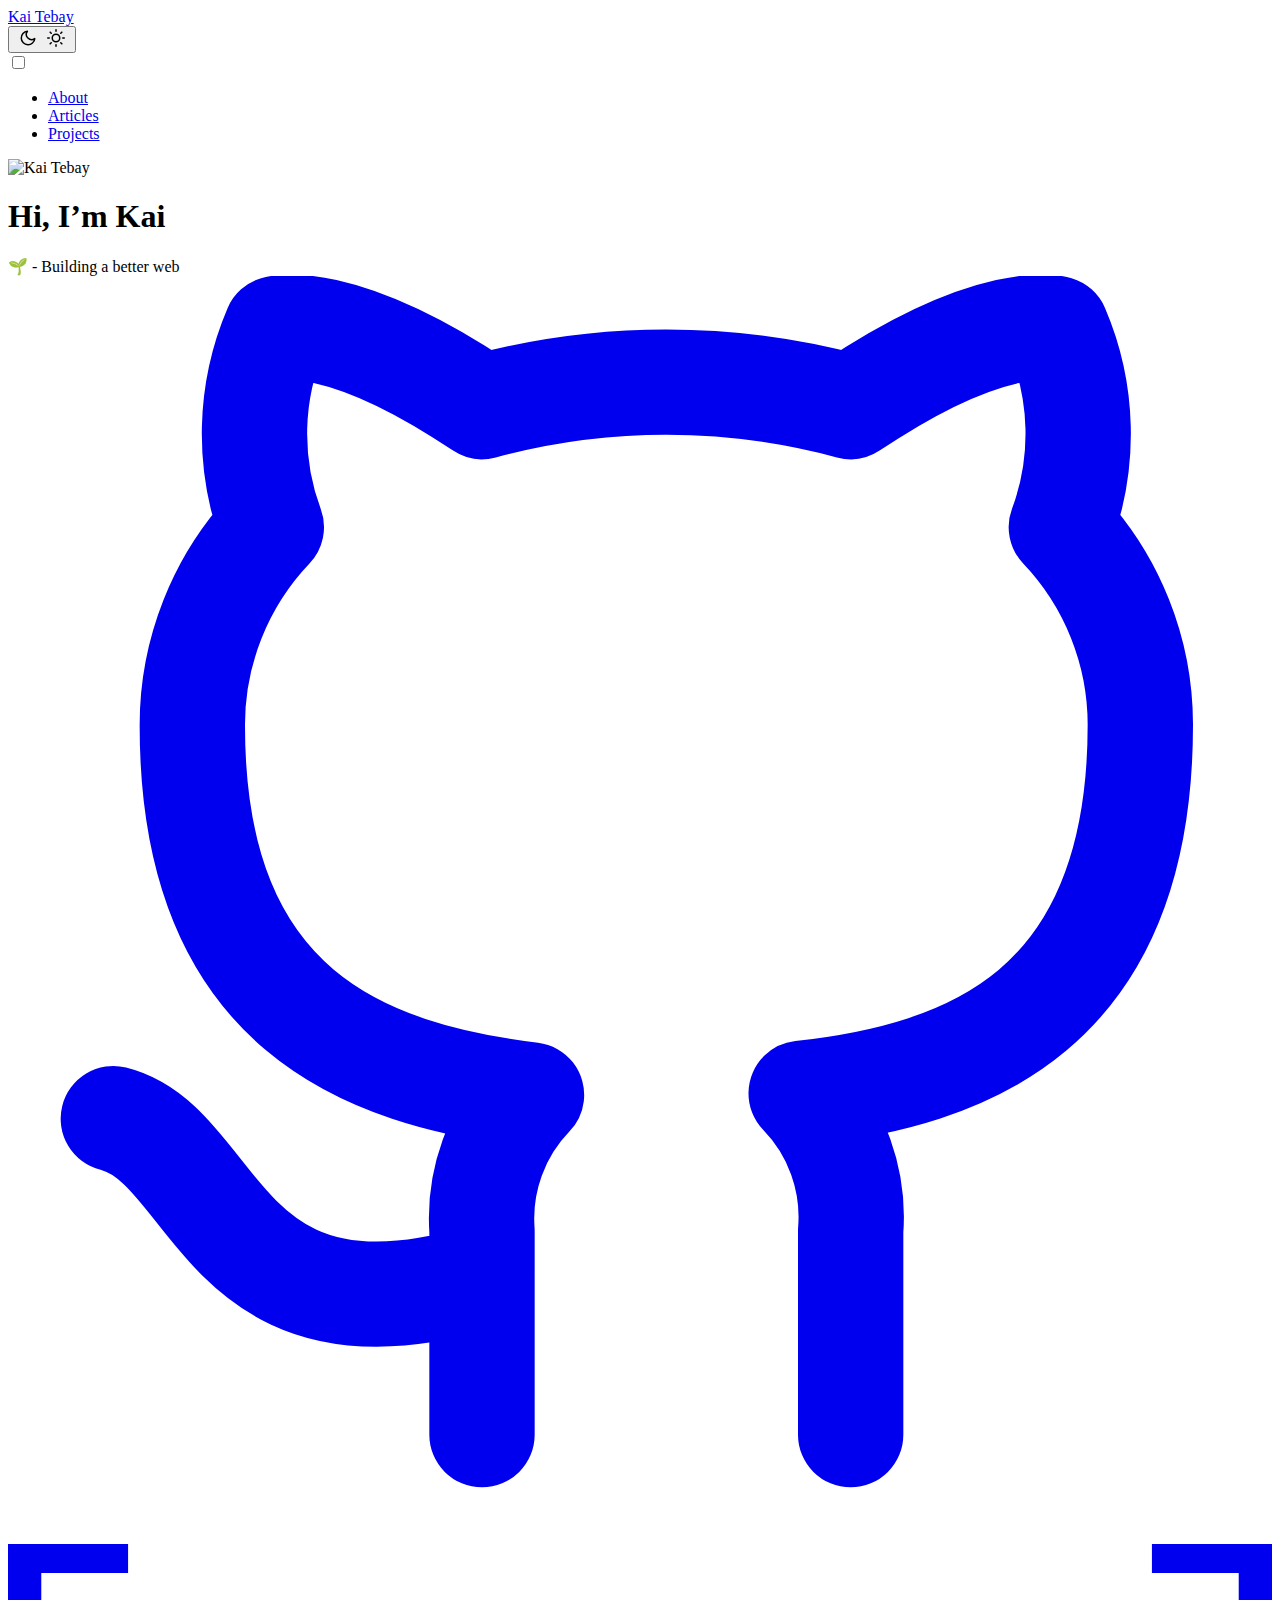
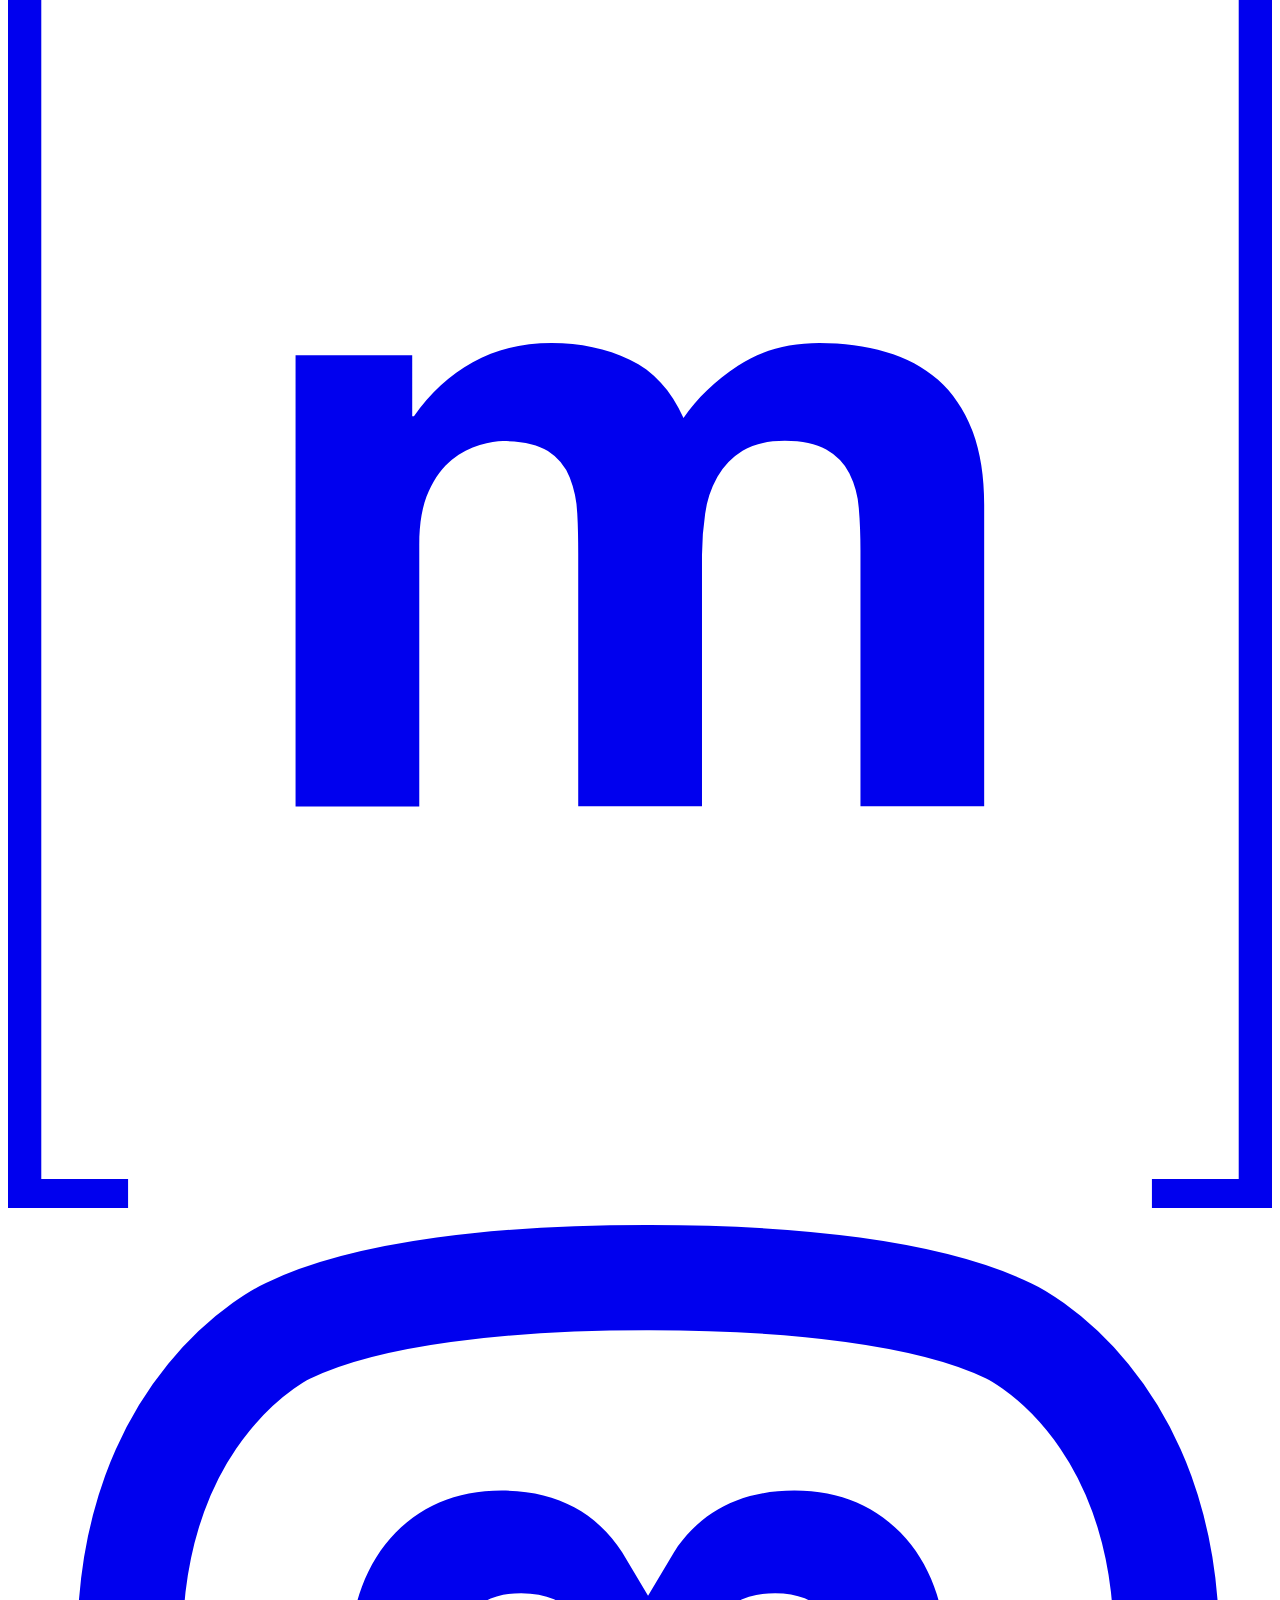
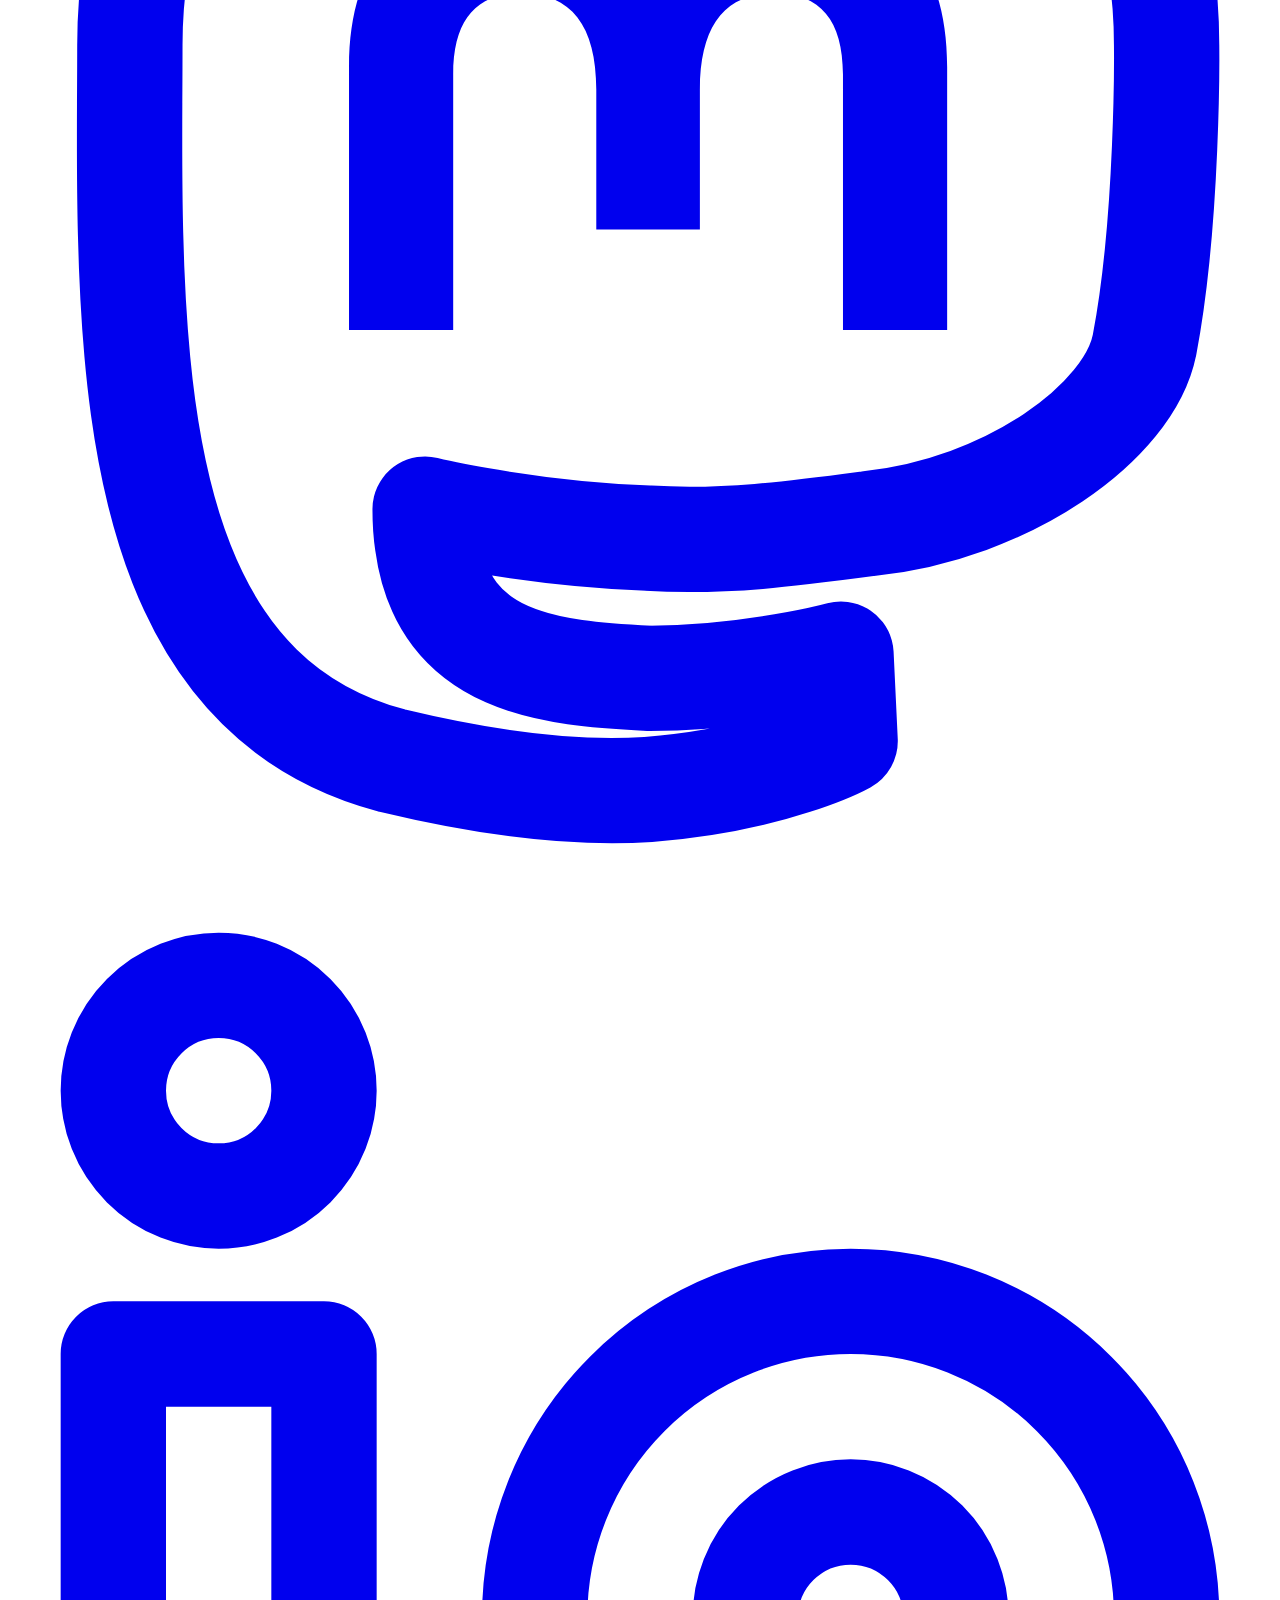
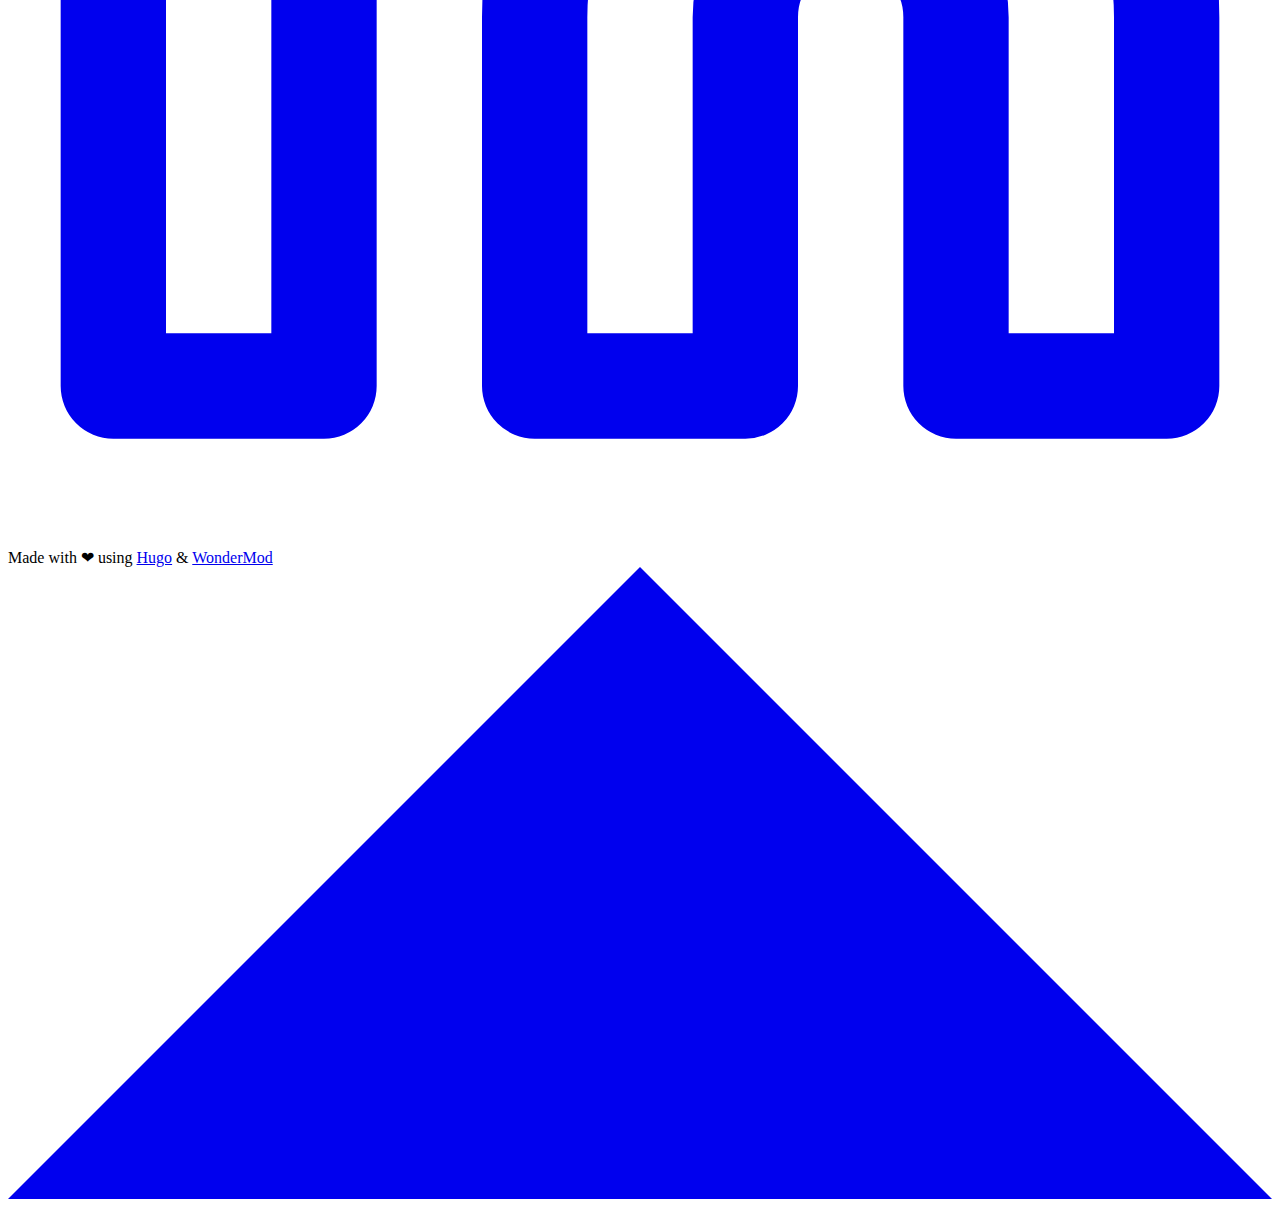
==== commit 4bc84d8d: "Modifies config.yml" ====
--- a/docs/index.html
+++ b/docs/index.html
@@ -140,23 +140,6 @@
     </a>
 </div>
 
-        <div class="buttons">
-            <a class="button" href="/about/" rel="noopener" title="About">
-                <span class="button-inner">
-                    About
-                </span>
-            </a>
-            <a class="button" href="/about/#contact" rel="noopener" title="Contact">
-                <span class="button-inner">
-                    Contact
-                </span>
-            </a>
-            <a class="button" href="/about/#support" rel="noopener" title="💚">
-                <span class="button-inner">
-                    💚
-                </span>
-            </a>
-        </div>
     </div>
 </div>
 
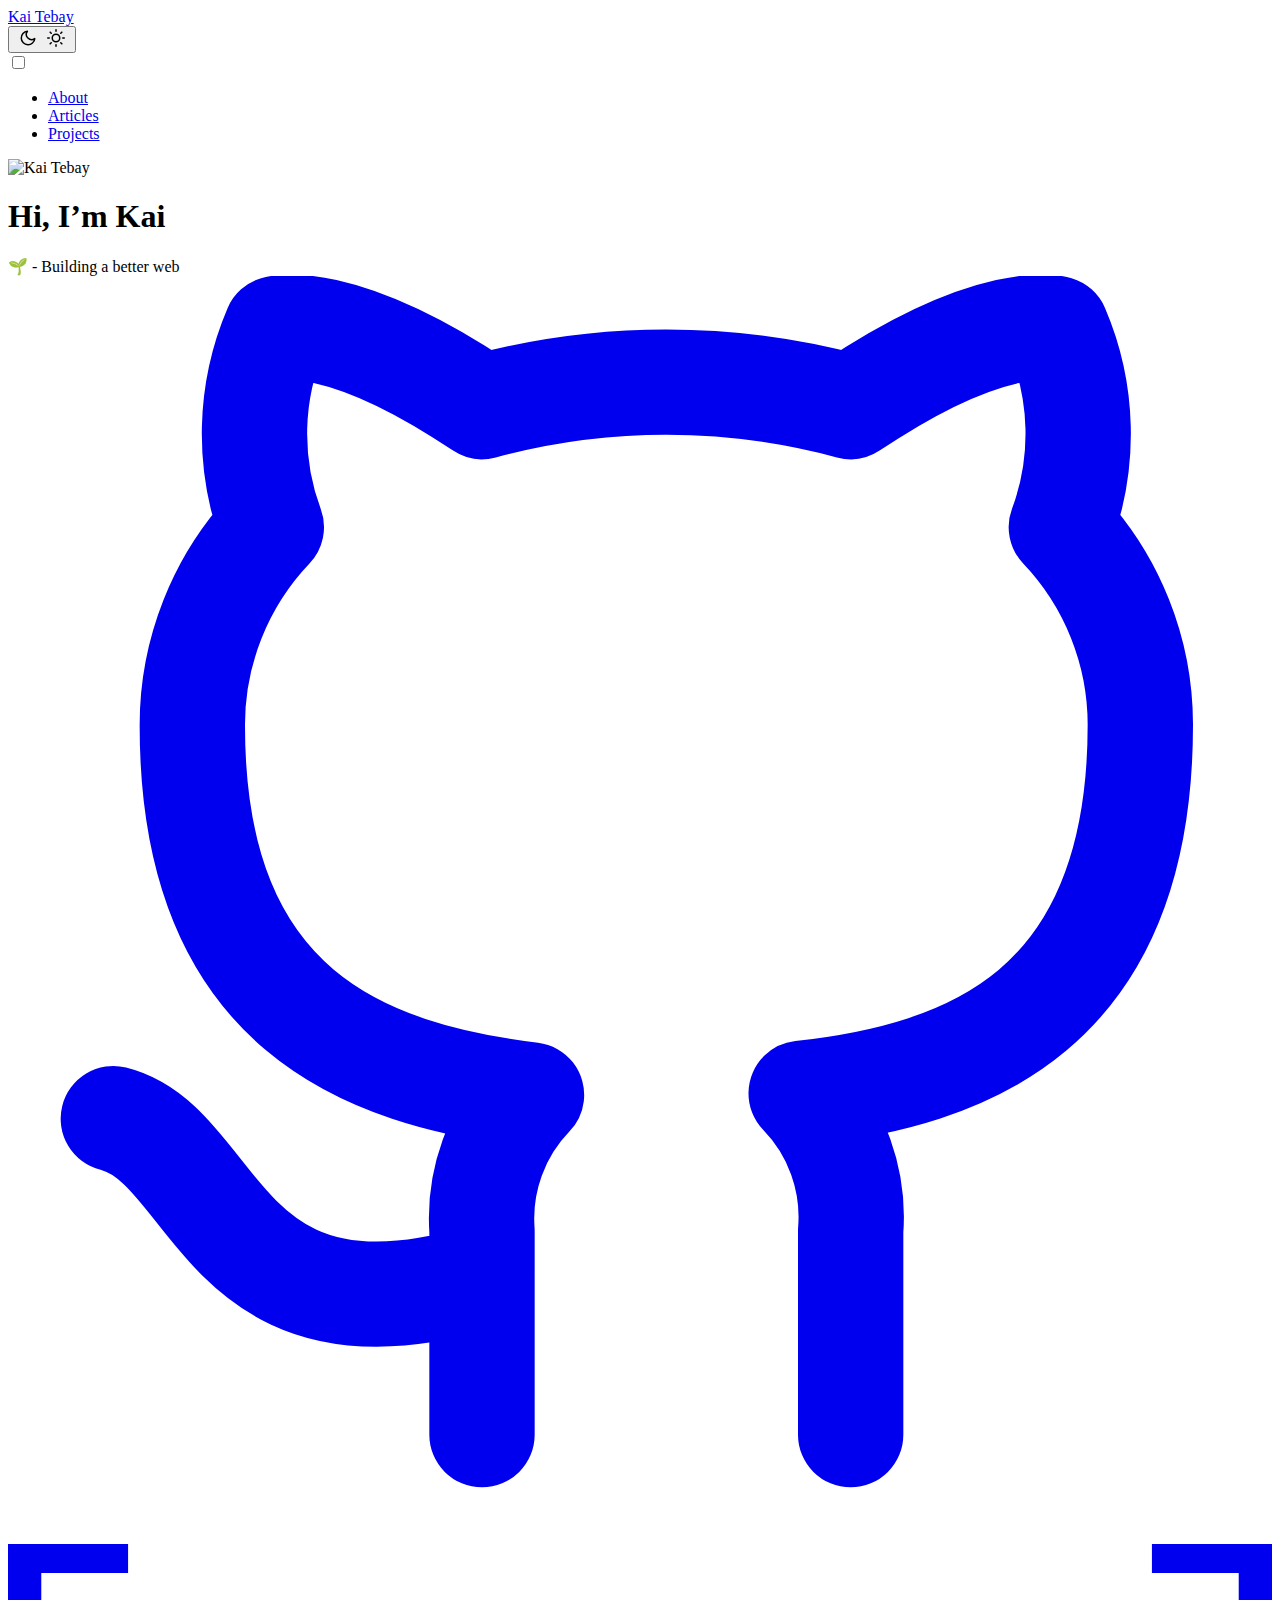
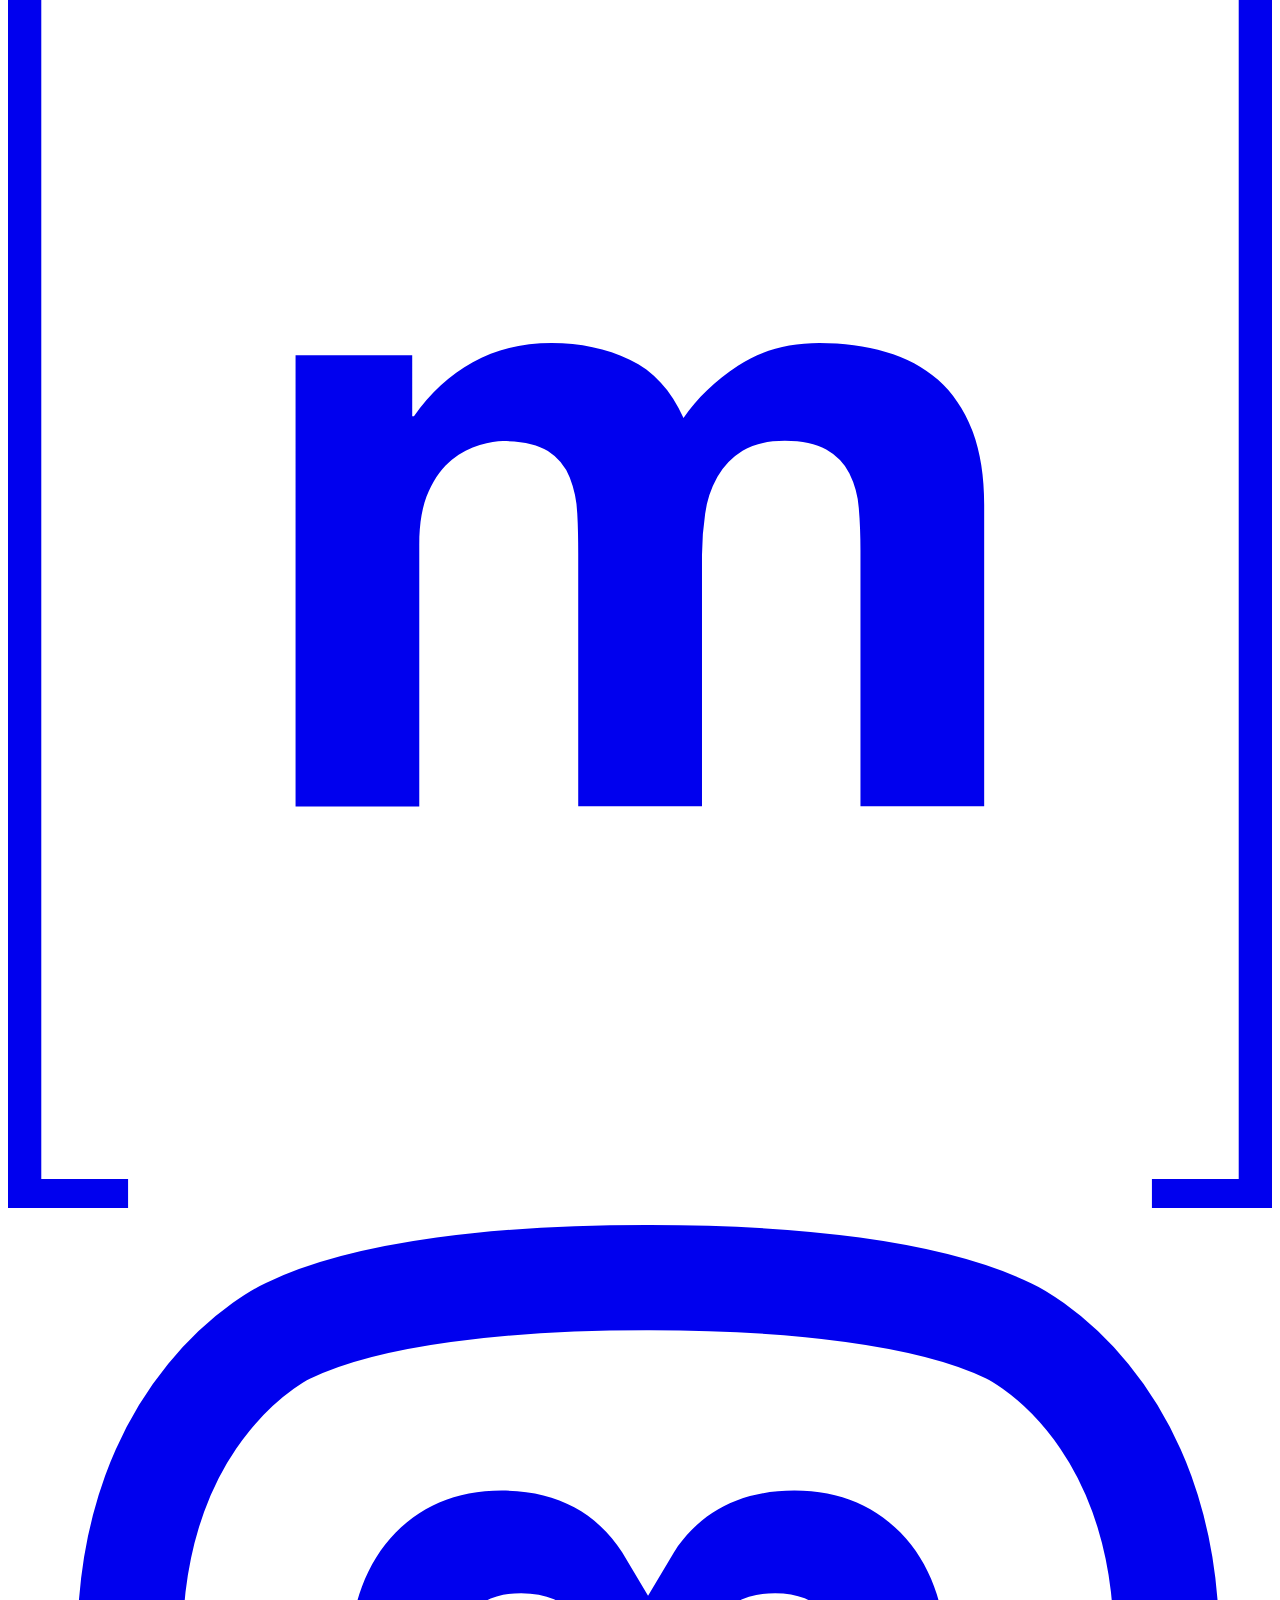
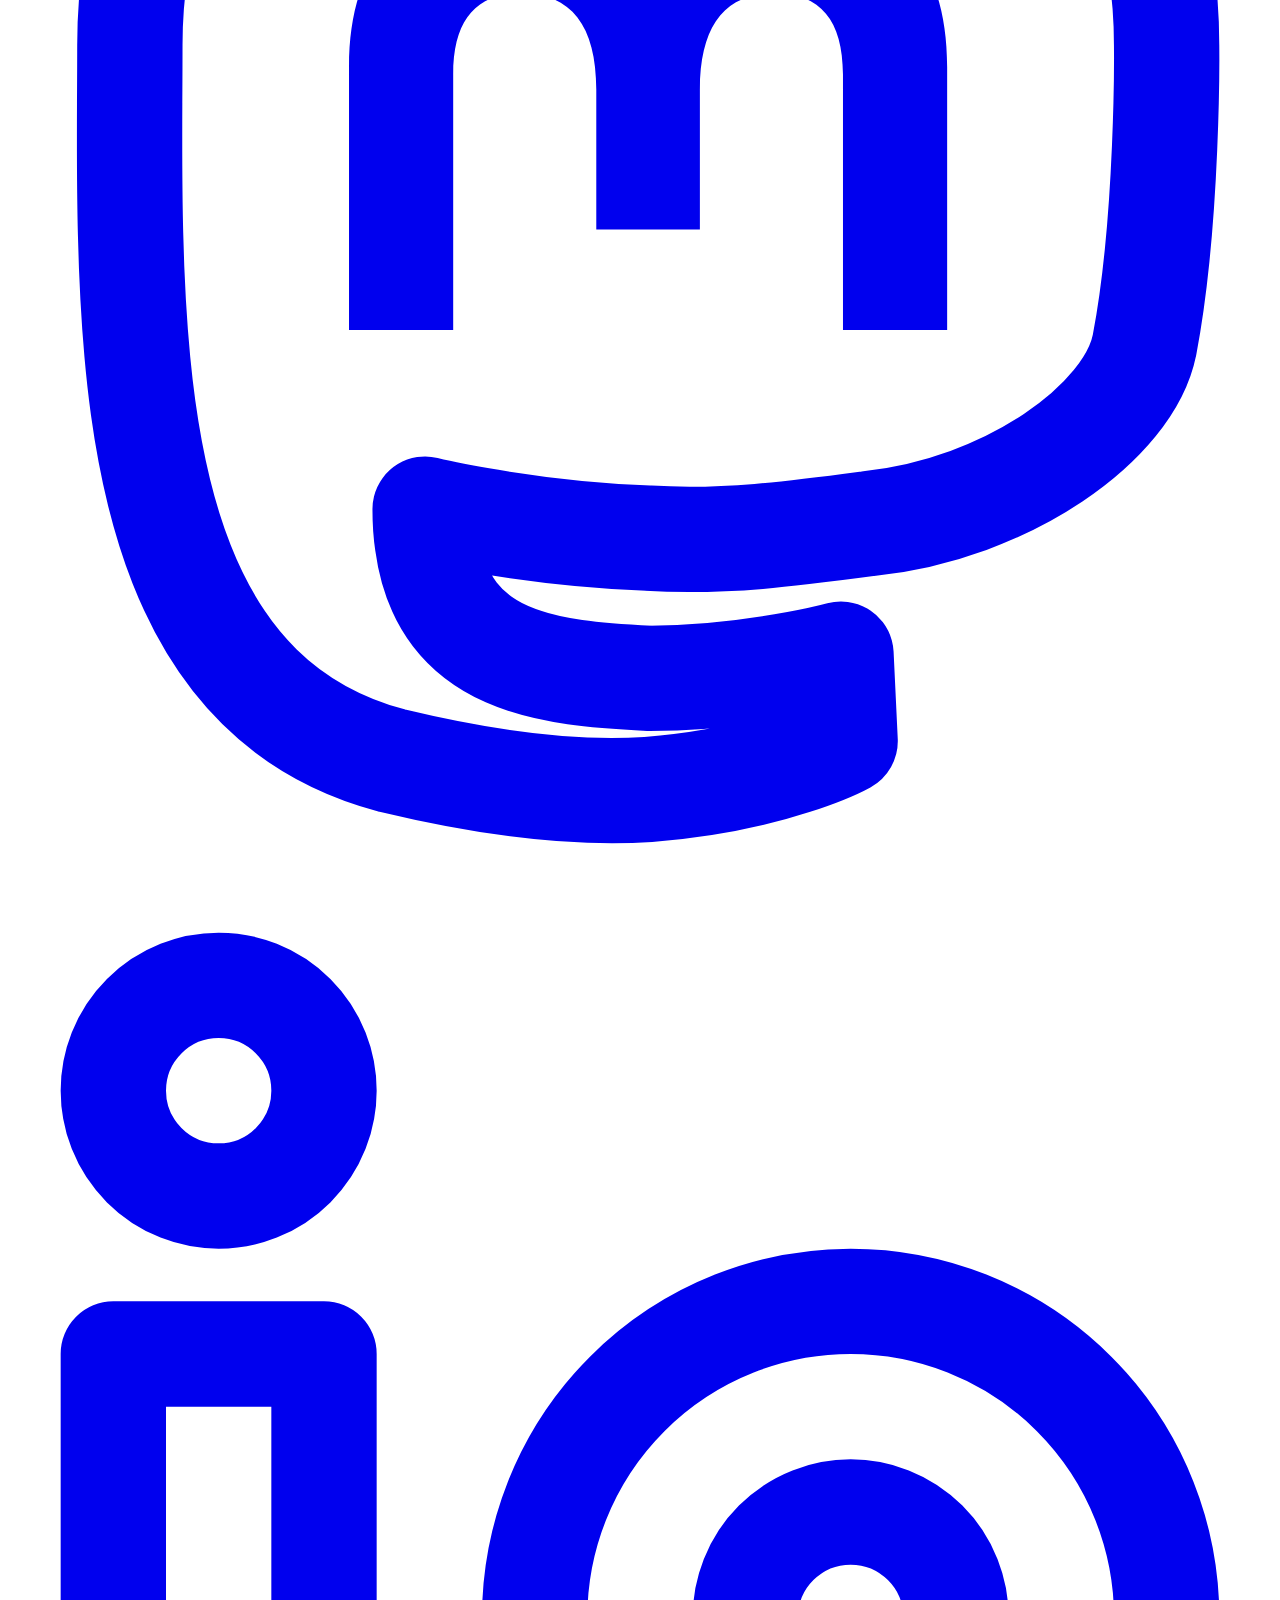
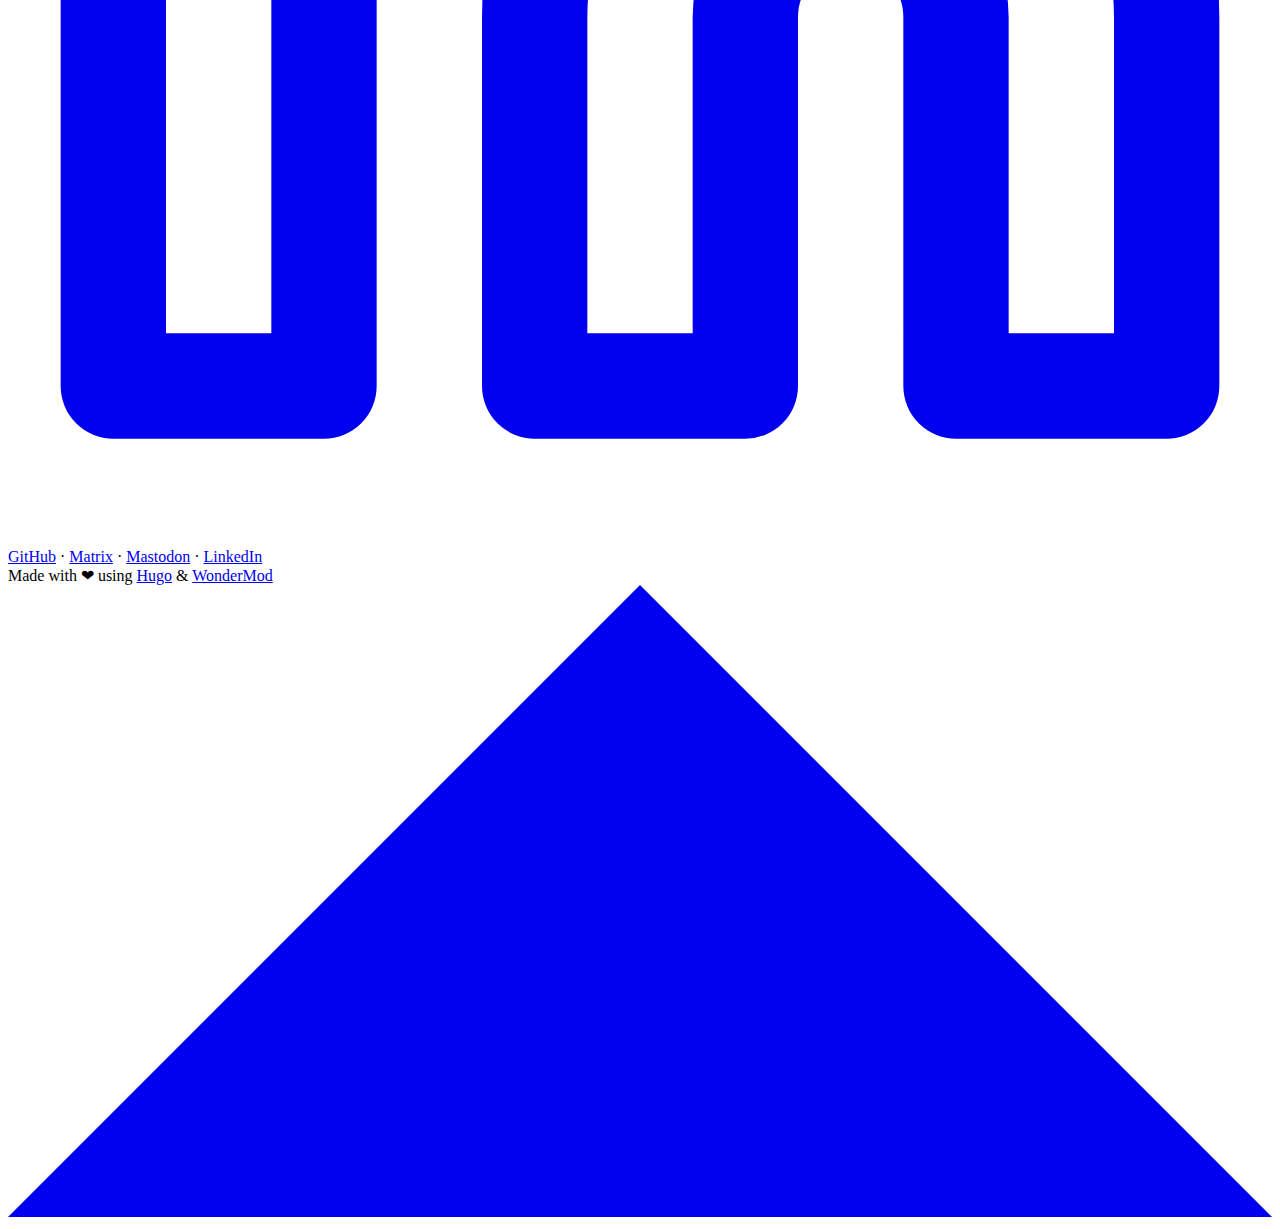
==== commit 7c6883d3: "Updates footer.html" ====
--- a/docs/index.html
+++ b/docs/index.html
@@ -11,7 +11,7 @@
 <meta name="description" content="A website where you can find my ideas, projects, contact details, and digital presence.">
 <meta name="author" content="">
 <link rel="canonical" href="https://kaitebay.github.io/">
-<link crossorigin="anonymous" href="/assets/css/stylesheet.6433a5432124cf68405036459a15253307656fb247aff09e6ca939fad25c44b3.css" integrity="sha256-ZDOlQyEkz2hAUDZFmhUlMwdlb7JHr/CebKk5&#43;tJcRLM=" rel="preload stylesheet" as="style">
+<link crossorigin="anonymous" href="/assets/css/stylesheet.df5acc09af1464d08c78510609739e6698f23e1ed23c3c70373636f1521fa65b.css" integrity="sha256-31rMCa8UZNCMeFEGCXOeZpjyPh7SPDxwNzY28VIfpls=" rel="preload stylesheet" as="style">
 <noscript>
     <link crossorigin="anonymous" href="/css/includes/noscript.30127fa68e36d08f5dd7f9d4e717dac42e729b844672afd0fbcacb0d9e508595.css" integrity="sha256-MBJ/po420I9d1/nU5xfaxC5ym4RGcq/Q&#43;8rLDZ5QhZU=" rel="preload stylesheet" as="style">
 </noscript>
@@ -148,10 +148,16 @@
 <footer class="footer">
     
     <span>
+        <a href="https://github.com/KaiTebay">GitHub</a> ·
+        <a href="https://matrix.to/#/@kai_tebay:matrix.org">Matrix</a> ·
+        <a rel="me" href="https://indieweb.social/@kaitebay">Mastodon</a> ·
+        <a href="https://www.linkedin.com/in/kai-tebay-175240237">LinkedIn</a>
+    </span>
+    <div>
         Made with ❤ using
         <a href="https://gohugo.io/" rel="noopener noreferrer">Hugo</a> &
         <a href="https://github.com/Wonderfall/hugo-WonderMod/" rel="noopener">WonderMod</a>
-    </span>
+    </div>
 </footer>
 <a href="#top" aria-label="go to top" title="Go to Top (Alt + G)" class="top-link" id="top-link" accesskey="g">
     <svg xmlns="http://www.w3.org/2000/svg" viewBox="0 0 12 6" fill="currentColor">
